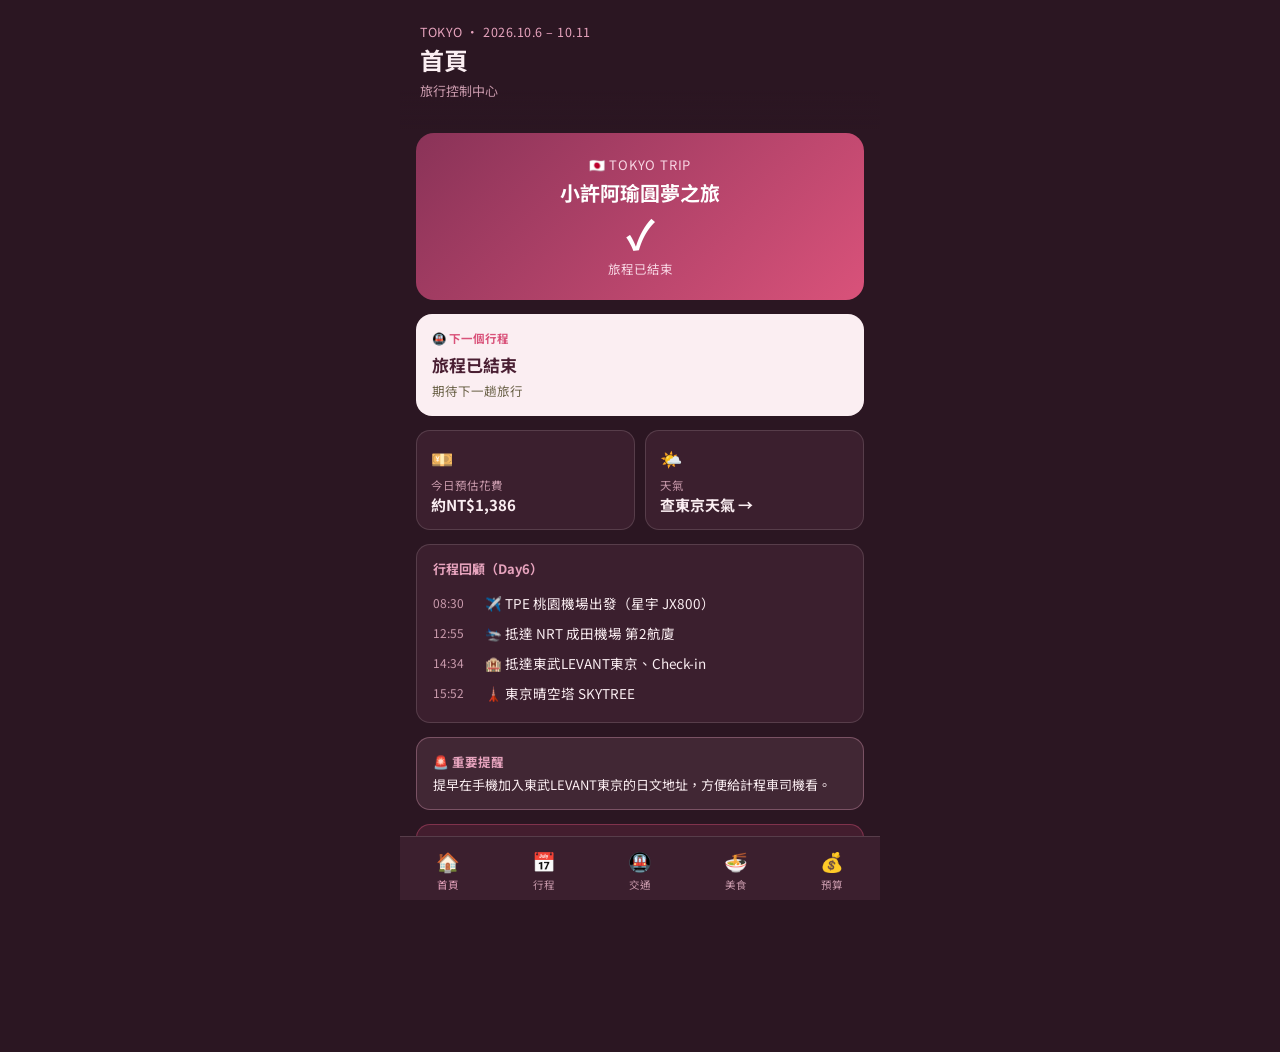
==== index.html @ ac18a9cc "Rename tokyo-trip.html to index.html" ====
<!DOCTYPE html>
<html lang="zh-Hant">
<head>
<meta charset="UTF-8">
<meta name="viewport" content="width=device-width, initial-scale=1, viewport-fit=cover">
<title>小許阿瑜圓夢之旅</title>
<link rel="manifest" href="data:application/manifest+json,%7B%22name%22%3A%22%E5%B0%8F%E8%A8%B1%E9%98%BF%E7%91%9C%E5%9C%93%E5%A4%A2%E4%B9%8B%E6%97%85%22%2C%22short_name%22%3A%22%E5%9C%93%E5%A4%A2%E4%B9%8B%E6%97%85%22%2C%22start_url%22%3A%22.%22%2C%22display%22%3A%22standalone%22%2C%22background_color%22%3A%22%232b1622%22%2C%22theme_color%22%3A%22%232b1622%22%2C%22icons%22%3A%5B%7B%22src%22%3A%22data%3Aimage/png%3Bbase64%2CiVBORw0KGgoAAAANSUhEUgAAAgAAAAIACAIAAAB7GkOtAABIaElEQVR4nO3deXgcx303%2BOruuWcwFwaYwTkAwRsESZC6aFv3YTt25NiWT5GW13md932S19k4b/bN7iaPE%2B/aceK8b5I3xyaxEisWKUuWHJ%2ByZSu2JVOSJUsiARK8QRyDcwZz32dX7x8jwRAJgsBgZvqo7%2BcPPxIFYgpG9%[base64]/9asH33v1H37qxNNr/JVEPrPZNgEoDDfYvkXuNgDUYu0Sv6pV6/7V1k6CVSEeQI0QAKACNdT6K6yz9K9UQwxcAakACocAAMXZfLm/Qg3Vv2rzGXAFRAIoCgIA5Ff3ir%2Bs5tK/Ut1jYBnyAOSFAAB5NK7oL6tL9a9qXAYsQxhA8yEAoHmaUPSX1bH6VzUhA5YhDKA5EADQcM2s%2B1V1r/5VzcyAKiQBNBQCABqi%2BUV/WYOqf1XzM2AZwgDqDgEA9SRj3a9qaPWvkjEDqpAEUC8IAKgD2et%2BVROqf5XsGVCFJIBNwlYQUDuF1H1mLf//jySA2mAzOKiF02xTWvVvWve/yZ%2B1Hgr8dYAqYAoINkCxVUaWiqyQiaCrYUAA64QpIFgXxZZ%2BuFr1l4UYgOvCCADWooq6L%[base64]%2BZ8izJbVTPtXTZwNQSAxuEehs3A9aNtCADN0moPTskdbSW3rWZavZCA4BmAJuF2hbrDgwFNwghAa1D9oXFwdWkMAkA7WBiqK3%2BORfkt3CQWLjN2IAA0AvckNBOuN23AMwDVw60IssBTAQ3ACEDdmKr%2BapldUUs764KpK1B7MAJQK9x4oBAYCqgXRgCqhOoPSoNrUo0QAOrD5p2mrnkVdbW2Xti8MlUNU0BqghsMFA7TQeqCEYBqoPqDWuBaVQsEgDrgjgJ1wRWrCggApcPCS6LOKXU1trm%2BcOkqHwJA0XD/gNrhGlYyBIBy4c4BbcCVrFgIAIXCPQNagutZmRAAioOZ0yuodzJdvS1vBFzYCoQAUBbcIaBtuMIVBQGgILg3gAW4zpUDAaAUuCuAHbjaFQIBoAi4H65F7dPoam9/4%2BCaVwIEgPxwJwCbcOXLDgEgM9wDwDJc//LCbqCywaUPQLCBqKwwApAHqj/ASrgjZIEAkAGudYCr4b5oPgRAs%2BEqXz9tvEKjjZ%2BiOXB3NBkCoKlwfQOsDfdIMyEAmgdXNsB64E5pGgRAk%2BCaBlg/3C/NgQBoBlzNABuFu6YJEAANh%2BsYoDa4dxoNAdBYuIIBNgN3UEMhAEChtPT2pJZ%2BFtASBEADofMCsHm4jxoHAdAouGoB6gV3U4MgABoC1ytAfeGeagQEQP3hSgVoBNxZdYcAqDNcowCNg/[base64]%[base64]/gq6BcnzqxNNyN6HOtPcTqRfu9GUIAAAARiEA3oBOAQA7cL9XIQAAABiFACAE3QEA9uCuJwgAAABmIQDQEQBgFO59BAAAAKNYDwB0AQBYxngFYD0AAACYxXQAMB7%2BCqelpbNa%2Blm0h%2BU6wHQAAACwjN0AYDn2AWAlZqsBuwFQM457yz/whFvji/kV/1HgfvUva/0dAICmYDQANhP4kvRGWZckYhF0lEjbre5uk50Q0m2yD7Z4CCEOnfGQu4sQQiVyd5vfKugJIaIkeQyWN77Jpn8EAG1YT2do%2BWuWO1EC4Vb%2B6%2BZ7VGwOAnRyN0CJOI5IEhEIJ75ZqN16s0EQrIL%2Bnva%2BmWzqtwYOPhMcv5iO/vbADa9E525v69Px/C8iM/0W105n%2BwtLU2ZBd6Nv62hoOlUp3tazezIy%2B2psISuWfnPbLc/MnjuZWJzMxj/dP/xqbHE0EbyUjb2vY/t8PnUiEUQwAAu4FX2g5X9w6k05sVyioo5wh1q7FwuZy9n4XnsbT/jRVKjX4ug0WV%2BJLbj05t321peicwaeL1H6xjfkiLTi5rniX%2BFauMH2LXK3odlWjXrurb1yjnASkQ46fScSwQ927nind8tud%2BdYdG7I3R3MJbKVcqvRIkpStJi16AypUl7HCyZBly2XBJ7X80KFiqIk6Tie57gSrfAc7zZayqKYLOdtepPXZAsXMhzH2fUmjnBnE6EDrZ0VSi%2BmwqOJ0Egy%2BFp88aHeobl8%2BkRiMVEuVpvEc4Qydk1/9eB75W5CfeAtoGW7Wjy3enqemjtn4HU3u7ve1d7/7NLkYiF7q6f3PZ3bX1iansjG39baPejquBAPxcv5YXdXulwYS4QOuDudRsuPFy4OOXydTu%2BPpk/d4e1/LHA6X6n8RteOX0Tn5gvpgij%2BODSx2956OhmufhxPOLqR8XYin2nMz61QCABCCOE5jkqSVdBnxbJNp/9A544P9ex5YSlw/5bhqdi8RdDHS/nlL1v%2BX0LI8j%2Bs08qvX/5nnnBlSgWe4whpNVpb9MbLqUi31WkQhHA%2BcyKxOBIPjSaDkVL%2B9tbemXxyKpesz/8RaqCBDGCq%2Bq8suCZeN%2Bz03uHp/frcOSMv3OLuGnZ4B50%2Bi8E0Ep7ZZvcIPJ8s5bOVcr/NvVTIpMoFgeNcBku0mJUIoZTqBUGUpAqlZp2%2BTMUKFa06Y5FWREotOkOJiiZB5zJalvJpQki31TmbTTgMJpfB/LPQxFemRvstzlfjCxWJGnmhSMVqr27tjhQCQPtWHQEM2j2/6d9XotSmM2yze4L5tIEX0uWijudFSgW%2B2Q9Llj%2B0RW90GyzxUv5MKnRPx45kITuSWBiNh0aSoYlsfPnrV05YaQkCQC28RuvbWru/vzjOceRmV9cBp3fY6fPb3ISQS8nwTkd7TiyFC1lRolSiAsdXL9aNdqFWuvrvUonyHF%2BhYqfFEcyldvoGXpg502a0zBVSRwNnJ7Ixl94ULxfWmCBCAGhctfqvnPDZ1eL5lH/vIe%2BWC/EFs2Ao0gqVJEJIzddlgxh4IVcp63jeyOs8JiuVpNHE4mgiOJJYupSJEkL22dtPp5Y0FgIIAIXrMrcMO3zDzvYDrq62ltaXFy51mG2dFkeylK%2BOmzdT4mtWTQIqUT2v4wihkuSz2H8RDtzh3fKVy68/MX%2Bu%2BmWrThAxlQEsBkB1DocQst3q/qR/716XT5RoKJ/W8YLcrdsYPS%2B0mWwcIafii%2BFC7n3bbhhbvDySDI0mQiOJYFmicjewDhAAinLA6R1Px9NiyW9xDDva9zt8B9ydFp0%2BUsjmxDKVqJ4XREU%2Bfq1Q0aoz5MXyTmfHufjCM6GJ7y5eohLhCSe9dTyAANCsavffwPNdJvun%2B4cHHe3JUr4iUVk6KXWk53kdJ2TKRR3PtxqtVr1hKhUdSYZGEsGRRChPK3I3sHYIACXY62gfdnj3O3w3%2BgZeCY6nK6Wb3N0GQQgXsgWxLHfrNoBKEiGSWdCXJWrVGb42ffrp4PjVX8ZOBjAUADzh7GYrIeQ2T%2B%2BfDb9rPhVJlQrNn9xvGrfRYtebZjLxk4nF0WRoJB5KiyW5G7VhCAC58ITb7/QOO7z7nd5dDm9RrESKmTKlAscbeKGo5l4FIYRKkiSRXU7vRDr81NyFF6Mzy6/bEQSAVjnNtnva%2Bu9q8%2B%2BwexKlHMdptvqv5DKYHQbzYi55Ir5YnSCKlwtyN2oDVJ0Bqqv%2Bek4Ydrbvd/qGHd7t9ra8WI4Usht6k1JFREpteqNNb3g9uvD5Cy%2BQN58OIgA0aKfT%2B1f77nXozYv5FFHeM94mcOhNTqM5UsieiC2MJEMjiVCklJO7UdeHAGgCM6/b7/IOO3zDDu8We2u2XKq%2Bi6l51elfgeNOJoIPT40URbH6Nh0jGcDKSuABq/tdvoFOs2M8FdbwtM/akuVCslwghNzY2vXOjm2JUv71%2BEJ1dihYZOJyhyvYBMMBl3e/w3vA2dFrc6XKhVgxF8jEr/83taLaESyKlfd27rjN43985sw3Fy6w0ztkJQC%2BuO%2BuVqN1KhNltvqvlC4X0%2BUiIWS/03e3dyBTLp6ML4wkg6Px0GwhLXfroOFcelN1fv%2BAq2P5lc3pTEzudslGxwuBTMxhMO91tE/lEicSQafZxsIggIkpILvO8OM7P1md%2BYFVWQR9q8laECsnYwujyeBoIjSVS3KK2bROpbNASpv/8RjMw07fsMN30N3hMVkTxXxSVU%2BDmoBKdKfHf%2BTFr0/lkiwEgPZHAE%2B%2B7UOL%2BazaX1potJxYzmUThJBtLe5Dnl6L2fZHJ3/488iM3O2CTRE4TpSkblPLkLN9v8N70NXpMphjpVy6XMxm1PdKWBPwHF8sZgasLkY2XNF%2BAOh4oc/miBQyPBvv/GxSQazM5RJiJvbO9i0mQXc2GZ7DpJBqiZJk0%2BmfePtHCuVitJhNlQspdPmvZzGXur9j%2B/2d23/31LOaHwRoPwAIIaIkofpviMDzAy3uGz3db0wKJYIjydA0G30izfAYzMMO35CjbTwRFFW%2B1LGZSlQ0Czq92vYFqI3GnwF86x0flbsJqmcSdB6jrSyJo7HFkURwNBm6nJXhLRHVPQaQ6wGAz2gddvj2O70H3Z0ugzlRwkR/7T7w4hNyN6GxmBgBwGZUJ4UIIX1W5w2tXVad8V8nX38kcFrudsEbqntb9Zrtex3tw07fQVenTW%2BMYcKnHjT/LhACANarSCvzuaRI6V57%2Bz1t/ePZWACTQgpAJWmPve2fbnmgUEhHCtlYKRdTw/o%2BUAItB8Bntx8ihFSoqLptPpVM4Pl2k%2B0Pd729RMXR2PxIYml5Ukg5r42yw2e07nW03%2BLquhgJMLK1STN969CH7vrZI3K3ooE0/gzgy/vv2%2BNoL4h4B7QhqicTSJI0mY799qkfNfrjVPQYoNEPALpNLfudvmFn%2B0FXl01vjJdy6RV7mcHmUUp1vDCSDP6vy69peBZIyyOAdqN12NWBG6NxqpNCkkT1PH9fe//FDCaFmuE3/fs%2B5t9LiIQJn8bhed6iM/zt5dflbkhjaTkAtrW0drR44pEZTAE1FMfxRp7/P3fdmq%2BURxILI/HQ6dTSeCa2fPAO1IvPaN1idQ062qbS2NSk4Twm673tfc8uTcndkAbSbAAIHPdSZOYHgdNDTi%2BmgBqtItHqTjL9FteN7m6rxfEHr33nldhCfT/lUyeeVsUsUB3nf6oh2mex77F7qxM%2BdoMplE/nVXUMixqJlBbEst/ilLshjaXZABAlyWt13O3bOpuNq/3ALxWpTgrRTPz%2Bjh0eg2UsFa5OCuH5cG2oJOk54dgtDxQqJUz4NJPA88F8%2BuHpEaLpl0E1GwA8xxWpeDQwesS/n%2BVtDmXB83y/1Xmju6ssiSOxxT869zyqfw28Ruuww7fH0XY5Fa5QEavZm4lSutO39WZX5y/jdR7IKoqW3wJymm02nf5Lg3dZdXq528IoKtEylR6fOzOZTczl67OnkMJngeo1//MbHds/u%2BNQmVK84dN8VJJajZaJTOwPxn4qEE4kEkYAKlM9/z1TKYuSpOf4skTlbhGLeI5v0QufH7wzXS5OZ%2BJ/P/H6pSxGY6tbniXzGMzbbK6b3V3jqTB6/XJZKmS%2BPnuWEFI9IEyrs0CaDYAqm85AJbFIK7iR5FKi4lQmRgjptjpub/MvFjJqPJu%2BCSRCjLzwxd2399ncbqM5UshlKuj4y4PnuJ3OjqXzL8rdkIbTeFnMVEqPBMZ2OnwVKsrdFtYlS/mP%2BYcevel9f7zj7Q907qz5obzSTllZaTNtc%2BiNN7o6fOaWRCk/nYmj%2BstIpHQyFSFE%2B2%2BOaHwEwHNkLLX0WnSmz%2BqKFnN4F0hGEiHVp/H7XL4%2Bq/PbCxdFvBlECCHkoNP3Lt/AkL290%2BKYkWOnVViJUslttDwTvDxX0P4ZgtocAVQfABBCqEQIIf86fcqqM6D6K0SymHcbLU8deuDPBu/YYXPX8B2UOQiouVX3tPe/w%2BPPieXL6UiJirhQZUQliXCk3dzyyPSpK/7TclXREo2PAAghHCFnUuHXYwu9FnsJE0EKwPN8opQnhOxz%2Bm7PJS9lY2yuF7YI%2Bj/acajX6mozWueySZ5H3VeEgZbWo1MjIpFYWMquzRHAStVf4KOB02ZBL1KN/zpVhEpSqJD5SM%2Bex298/%2Bd33SZ3c5rNyAvDjvbt9rYyFRfyKVR/hdBx/EQ6cnTmDKmOBrRO%2BwFQdSETvZSOWvV6Fn6pqlCd6Ahk45lKqcts2%2B/w2nSG9f91pc0Cbag9D3Tu/Lcb7v/S3nuLYgUXpHJQSZKIdDw8k6esbB6jwQC4eqqu2rn6l%2BmRXmeH22jBLac0Fp3hb4ff/c1bHrjT45e7LY1S7eLrOH7A6jro6iiIFcz4K40kSb1W1%2BNz56/1Bdp7DKDBlcCr/pIEjuMJf8DpfV/ndp9Ja79FzZjOJX4cnHw9vihx6xqAK2RV8Dq7/x6D%2BdjNHzDyQqKUxztpikIlyaLT97q7/%2Bnc88dmzvAcudZsscaWg2lwBLAqUZLKkvjL%2BMLz4YDbYKEUC4OV6ICr838e%2BDWXwaS9UdpBZ8f7OrYv5JIT6Wi8lEf1V5pUqfjffvmt7y2Mc%2BSa1V97WBkBrPTULR/0GK3TmRgzv2XVoBI1C4Z4KT%2BWDL0SXziVXLruX9nQIKDl/Xev58vS3/7p%2Br/nOrv/f7f/vkGHD/sSKlB1t%2BDZXOpPzh%2B/7hdrbATAVgBwHJEk4tKbfqNj%2B/1dO%2BKlfDMbBuvEE85vcz2/NPn58y9W/5WuuWRs7QxYZ9G/lrXD4LrV32u0frBr5xars9/qihVzOMVFaahEfWa70%2Bb%2B%2BPFjM/nrr/zSWABobR3A2t3/6rxCvFw4Hp0ddLR1WxypUh7nhSkNJdLlVPQGV9c3b3ngv478KFis5ZbbZN2/%2BvtsaFiwvLPbLe6uj/ftn0yFk%2BUCqr8COfTmU/Hgl375rUylVN34c%2B2v19iucFobAWzoMf1fD93jt7lieBynSFSS9LzwfHj6tdjCmXRk7SNlVg4C6lX6V7UyBq7b/f%2BboXt3OdsXckkRRxIpD5WoUdDP51PPhQM/Dk2u/y9qKQCY7pL828xpm85oxAhAkXiOoxJ9qH/4d7feSAjh1rEzV8v7725o9V/nR3CEdJps7/YNmATdbDYuvbnoAZSDShIhXL%2Bt9XPnjm%2Bo%2BmuM1qaANmQ8E3tq9uygvc0q6DA8VyCJkPFkeKfDe2eb/7lwYI2vbHTdX/3jVhsBVKcR3t%2B542Nbb5yMLVRwEIUiCRy/zdH%2B6OTJ6lIM7b11tk5MTwFVPdC54/f23rMQX0yVi%2BipKZBIaaSUH0kEv7t4qUSp9NapoKe%2B8NdyNazqQ3/82Sv%2BxKk3Pn3bkfOxRQEbPCiSSCkl0iux%2BZ8uTa/nwe8VMAWkHRwh31y4ePj4sVS5qMOhMYok8Hy/1fnpgYNtBqvSqv/Vbbivvf/T/cPjiSD6EgpEJUnH8buc3lS59EjgdA3VX2M0VfJq6P5Xy8l0Lnk2Hc6J5V6ri7CxCZS6ZCrFSCH7yE33P9gzuPyHSqj%2BVU994a%2BXy/27vVtva%2BvDvL8y8RzXZrL92bnj/8eZn5JaD3zR0oYQmpoC2vwv5nDvnv%2B05eBkOlqX9kB9UYkSwv3e6Wcf%2BdMvy92W1XX89HS0mFvKp/FISWkopV6LPVLIBLLJf5g6ES7mNvPdNDMLhAB4C7/F8b6ObXvtXkokHe5hhaGS5DO35N99s9wNWcuGlgtA03Sa7SPxxf/r7HN1%2BW6aCQDUuLcI5JJ/O/F6rJzf5fS2Gq1yNweupPDqT5r%2BPhJcF5UoIeSHi%2BM/CI7L3RbFwQjgLaqrjew6w5Cj/SZn56CjjWAyVzFUVFsxDlAIm87YarIYed3dxx8tinU7EFAzIwAEwDV1m%2B1PvO3D5UopXMjgDVHZqaj6VyEDZEclGi7mvhccn8wkQsVsHd/310wAML0QbA08x83lU/cff8xvcRzpHXTojbW%2BMgAAzabnhV6rkyPc9y689HJ0vvqHeLvvatoZATTu3axP%2Bfd9oHtXi94UyMSwsFMWquv%2BV2EQIItqoT86M3YxHQ0Wsw36FG0MAhAA69JqMN3s6vqEf2%2BmUsJcUJOptPpXIQOarNviLNLKVDr6u6f/o6EfhABQlkavzrDrjF8cvL3H4mwxGMP5TE4sN/TjoErV1b8KGdA0dr3ppcjMv0yPpislsmJT7kbQRgDgGcC6cISkKsXPnHrWZ7QOWN0f7NreojNisQ%2BAEug4vtvqLIjliVT05%2BGZavUnjaz%2BmoERQC3%2BN//Qkb5hUaKxYi775tUGdaeB7n8VBgGNQyVKJfLU/PnxTHQ617y9fTACYNcjgbGfhKb3u7x77d6tNrcoUTwYUJG299x4rf8U/sFrzWwJbIaR13lMVkmSLqdj/7E0JXdzVAkjgE3xGMzfueOhXD4TKWYKYqX5DdCwunf/16j7V6t7EmAQUF8ipclK8Xhk9mxqaSKbIA2e8b8aRgCsEwgXKeU/%2BYtvDNnbhuztQ05vvJjDCcMKtKHSv/KvYECgQAZe8BitNovji6effSY4sfznmPGvAUYAdfMnu269t2PbdDpaonVbcc6sOnb/a6j%2BK9UxAzAI2CSRUqveMJ1NjKWWRhOh8%2BkoTzgqU%2BXHCADe4tjMmXOpyLDDu9/doeOEaDGbx6uicttk9a9%2BB4wDlEDH8R1WO0fIx1/9zvIfylX9NUMjIwDZu/8r9Vkc%2Bx3egy5fl9lOJQnPhzeqXt3/zVf/ZfXKAAwCNkrP8W1mG0%2B404ngaDJ0IRV9PbHIcUQJ2zpoYBCAEUD9TeeS07nkuXT0q%2B/4aDabCBcymBRqvjpWf4JxgExESjNi8d/nL1xIRy9kfnVMkxKqvzZgKVNDCIS7lIn%2Bpxef%2BJfJEzPZpM/c0m1xmgW93O1iRX2rf%2BO%2BJ1yLjuN95pZdrd2vxYPfWby0svpDHWEKqBn6LI4DTu%2BgvX2X3ZMtl7CEeA2bn/9paKXe/DgAs0BrqL7hw3PcWCI4kgidSobGUmG5G3VNmAKCdalOCn1r4dI3b3mgzWYLFdKYFGqQRvfTMRfUIFSSBI5byKd%2BEBwfiYfQ5W8OBECTVN9X%2B9y55wdb2pbfFMLyMQBCiI7jPWar3db6hReOVVd1QXMgAJqk%2Br7auVTkXCry1Pz5fotj2Onb7/AOuztNgi5ayGJ70c1rzjQ9BgH1oueFNqOV57gzieB/hCbPpMMT2YRAOBEvdzYLngHIrNtsH3Z6h%2Bxte52%2BVCnP%2BELiTT4AaNpz2k0GAOOPAd7Yw4dIp%2BLB0URoJBm8kFblhA%2BeAcBmzeVTc/nU9xfHvzR4563tfTPZOCaFQKsopSadfiIT/87CxZFk8HImLneLWIcAUIqHp0ZejS8MO7wH3J1GQRcpYCHxxjTzNU3MAtVAzwttZrtFZ/jEa9/DCl6FQAAoxWQuMZlLfHvhYo%2B5pfp44KC706ozRotZHDkA6mXghTaTTSLS6Xjwh4uXz6UilEg8x%2BGIdiVAACjObD49m09/b3HcZ7INO7wHnL4D7g6n3hwr5dLlotytA1gXk6DzGG0VSRyNL3534dIVEz6o/gqBAFCuYCHzTCHzTGiizWgZdnj3O303uDpaTdZ4MZ8qF%2BRuHcAqzILeY7IWxcrJ2OJTc%2BdHE8GpXFLuRsE1IQBUIFzMPbs09ezSlEtvGnZ6hx2%2Bg%2B4On9meKOUTpbzcrQMgVp2h1WjNVoonogujM2dGksHZfFruRsH1IQDUJF4u/Cwc%2BFk4YNcZhh2%2B/U7vAZevx%2BpKlQqxUk7u1gFzWnRGt9GSLBdOxBZGEsGRZGixoPo3I5mCAFClVKX08%2BjMz6MzFkE37PDtd3mH7b5%2BuztbLkWLWYkQkVI9L%2BBdC2gEu97kMpqjhezr8TfqfriI/ocqIQDULSdWXorNvRSbM/D8fofvgNO73%2BHbZveIEj2bCA06fVSi4WK2jK2HoCYc4URJ5DmeEOI0mJ0GczCfejk6O5IIjiRCcTyLUjkEgEaUKH01vvBqfIHnuBucHU698dmlqR02936X76DDu9fZwXFcpJApUpEQQiVavaUBViVwnMdoMwq688klA8/vdPkmkqGfh6dH46GRZDCF95K1AltBMGHA6hx2%2BoYdvmF3h4HXLeSSVp3BaXjLq6WyHF5W/VBKKc/zFSq6PnjfZr4btoKoWfUXoeN4j8mm5/mziaXRZHAkHjyVWhqwurZYnS9F57Bd1RWwFQSow0Q2MZFNfHP%2BQp/F8fbW7nip8MPQxL3t/cMO70F3p8dkTRTz8VLeb3VlK288RSANi4Q3ir5E9byOELqlpTVSyIYLmaHW7sW6f5hSvfl/gmyhSwixCPpWk7VMxel0bG9rV65cPJ0IPrs0ORoPnklHlr9%2BIhufyGLPBm3CCIB1Lr1pv9N7q6cnXiw8E5q4q71v2OHdbm8riOWlQqbT4pAICRcyhUq5y%2BpIl4vZSqlCxRa9qbpThUhp9XwbSiWB56Q3N3aX3lzsw3OcSGmryZos5ctU9JhsRbGi53mfvW0ytvBSZO71xKJDb/hZODBgdU5kE0994a9r/llUMQLgn35pMZ/Z7%2B2bji/qeCFdKgg837gkWP7OLoO51WidTEedBrNNb8xUiidjCyPJ4PHIrFtvepd3y3PhwIVMrBFt0CoNjAAQAPAGHcdXJEoI4Qm33%2Bl9R2tPrJz/4eLEvd6%2Bm1ydVsHw1ML5Q66ug%2B7OVqP16fmLQ872LouDStLlVGSHo03P60Zic7scXpPeOBKZ7be5nEbrmfi8z2yPF3MvRGducXX1WF2Pz4wdcnc%2BPHVql7312wuXrphVEDjuif/3rzbzUzQhAzY5//OhP/5st8m%2B39meqhQ/0Tu009mRLuWXCmm3wRIpZiVCXAZLplKsxmRJFAWe5zmuLIoCz3OEVN5M3OXoteoM6XKBEM4s6L3mloVckhDSarRa9YZLyaU%2Bm1vHCzOZ%2BMlE8MXorFtveo9v63%2BEp0biocWi6uuXvBAASoEAaDSH3pgsFwkhHSZbu8F6KhWy6QwHnN5tVve/Bk4NO3y3uDv/LXC6w2S7u73/%2B4uXCrTybt/AiXjoUibaYbItFjI6wnWaW2byqeXvyZFVXlPdzAiAqCQAVv7ru9oHRpPBj3TvTovF7dbWvS7f9%2Bcvuo3md3cPvhy8fKhjW6aQOZcI3tTmL1TKF1KhAZvHKOimMzEjr%2Bu0OKLF7MuR2QGrc6%2B78/nQ5PHIzC6752Z394%2BDl1%2BIzLoMpvf4tv5kaXo0EcxR7DJbZwgApUAANMHKes1zhG5kjcHy363%2BxVVLf9UmA4Ao/kzg5QDgCOEIt3Kthk1nIETKVMqEkHaDZamU%2B2jX7l/GF6ZyiQc6d1zKxk8nl97j25oqF1%2BIzt7u6bXrjS9H5yKlfLvRYtcbq5vtCBwnYqedpkAAKAUCQEsUmwF1rP5rqx4guhyTa%2BTl1Tb0xbAZGggAvAwOGtSIzfqbeQBAdViwXMc3VNBR/WH9EACgLDypz8sw9a3XOP4FNEkjAaCBsRhUX4McsLr%2B/H98uS7fsF5Vu17f58Prm/8BVdBGzcFCMJAZRwjHESqRLRaXgRf%2Bat99S/XbUTL8g9c2%2BTygjn3/Gib0ARpKIyMAUKPqXA/HEYtgGLC6/ue%2Be/9wx6FcpVQWxTpulrCZCl7H6v/qv33jd7YcJKj%2BoCQYAYAMOMJJROIJ12d1fuXge3OVUqyUlySpIopJqcDzdV4TW63jGxoK1H3Sf3uLe1drt4EX4qXCVDZxNh2O4DAfkJtGXgMleBNUVXjCdZlt/3zwvdPpmNfcEivmCCHVda0rtbz/7kZ8%2BhpJ0KCHvelv/3R52zuvxe4y25%2BYPHkiuXg2GUlVcM6zKuEZAMDGVNcoDdrbvjB4x1wuWRJFPS8ky4WrS39DyfJKzxtb/XBcKJ8OFzLv8PR8dODgo5dfPRkPnk2H8yKW6YIM8AwAmkHgOEKIQ2cy8MKHu3bxHGfkdbFSbu3Sr8Btk2uw8qfgOa6aBJlK6VJs/q62vr%2B58f5P9u6Vr3XANIwAoBlsOkOyXPzTXe9o0RvbTS2hQlrX3F6/0qyMgY/4h7JiKVoq/CB4We52AVvwDACa4W%2BG7rXpDZ0W%2B3w2udEJnwY9CWiO9QxieI6rULqztfvvzr0QL%2BefXZpqQsNgk7TxDIDpXhg0gd9if69v6153hyRJC7lUDdP96p0IWmfLqwcnTMYX3%2Bnb8rmhe25ydTS4XQBv0M4IgGAQoDwf6d71mcE7Z%2BOL%2BU2fJqi6cUANuUUlyaYzxEu5S5n46/HFF6KzWDWmTNro/hM8A4AGudnV6TSYjvj3jUdmRJxBvz48x%2BXEslVnvKu9v8/ieCE6i%2BoPDYURANTfrpbWh2%2B4fzwVNgq6Qv1ecFTRIGDz01Y9VuerkTk9z3/hwkupSrF6gHBd2gabp5kRAPplUE97WjwP9Q59ondoqZChEq1j9SfqeRhQl3bOZhNtRssNrd0f7t5N6rdJKsBKGAFAHVTP%2BdJx/J/suvVtnt7FfKpExQZ9lsLHAXVPqQ6zfTabmMjG/uLSK/X9zlAzjAAAfqV6PORHuncd8vQGsvHGVX%2Bi7HFAI9q2mE/xHHePb%2BtdbX5CMBCAesIIAOrgMwM37Grx%2BK2uUCHdtA9V1FCg0bGk5wWR0n%2BcPJGulM6lIw39LLgujACUSDO/FbWoTkwfcnf9Wsd2k6BrZvUnShoKNKElZSpadYb/uvXGLw3d3WW2ETwVkI%2BW6oymAgCazG9x7GppfbBnKCHTzsZKyICmtSFdKRbFssBxh3uGyJvnBgNsBtYBwIZVVye59KYv7rmDSpJFZ5ArAMib9VeW6aDmxw/P8UuFzHs6d4gSzYrlf5w82eQGgMYgAGDDqj3PI7173EbrXIMf%2Ba5Tk2NA3pHH5XRkh611l6tjMZ/%2BzuI4TziMBqA2mnoITPAcuCkO9%2BxxGIwf6Rm6rMinkQ2NASVMOhFCqCQJHO80mH575JlkuZjb9E4bsH5aegaAAICNua%2B9/3N77rqQWBQ4XsndzrrHgEJK/0oOvSmYT%2B9yej9z8odnFRnGmoQAUDRkQONstbo%2Bv/s2UZJKVHzjiCvF22QSKLDur1ShYpvJdi4Z%2BtPzL5Ul%2BefiNE9L1Z/gGQBsyIO9e2x6Y7SYU0v1JysquENvou99%2B4b%2BivLpeCFeyt/s8R/xJ786fUru5oDKIABgXYYdvm029x3t/VOZmNxtqQWVpFaj9e//v3/%2B5sKFVb%2BgVW/%2B4p7bdYTnVXhU2Uw2/tGeobPJ8C/jC3K3BdREfdc6NN/Hugf/7tAH39e5XaXVnxAicNx8LvlidPZaX7DT3rrHu1WN1b8qXMx8um//n%2B2%2B4962frnbAqqh1ssdmuYmZ8dh/95L4UBeLMndltpVKLXo9OlK6VqTVy9F556ZGlXR1NYVimJF4PmdjrYPdO30Gq1yNwfUQYMBoLGnNPJq1ZsP%2B4fSlSIhRO2HumQrJbfBtOqu%2BtWqf6e3r7ktqjOJkEQp77c5j/QOyd0WbdJebVH3LQ2Ndti/Z3uLJ1dRcd%2B/SuD5vtaeHbbWVf8rxxGX3pStlMqi6l%2BkCebTv9a5/QOdO%2BRuCKgAAgBWt93qvqet7ze6di/kU3K3pQ54wv1H4NRPwtOr/lcqkSKtTKbjNr2xue1qiEAm9gn/vu1Wt9wNAaVDAMAq3u0b%2BOptD37Cvzeg2qe%2BV%2BLIvR3b2oyW1f8jR3JiJVjMZstFDZy8KBFCifRbW4b/cPstww6v3M0B5dLma6CJfAbLwWq2zeY60js0EQ6UxIqg2rdirmDTGf/i/PFwMbfqf63WfCPP99hc87lkU1vWGIlS3mOwDDl9Dr35bDqihP2a1E57DwAIRgBwBZ4jh3uGLDqDKFHNVH8qSUZe6LU4eMKtsY3%2BtxYuzmTiVKLNbFvjUCLN55I3tnYd6dkjd1tAoTRyh0O9HO4ZenubP3aNnrJK8RzH8/ypRIgSaY2NM7fZXLvaetX%2BstMVZrOJj/YO3enxy90QUCJNXeuwSW9v7X7Qv3cmG5e7IXVm15v%2BbWr0xejc2l/27YVL35o86TO3NKdVTRMqpB/s3dNrtsvdEFAczQaAJifsGoTnCCGkw2Q70jMULWblbk6dUUniOa7Pep35n6oXorMLuaRmZoGqSlT0mlsO92IiqHZarSeaDQBYP07iCCGHewZ7rM6CWJG7OXXGc5yBF55bml57/qdqq9W9s82vsVkgQki4kLnbN/CR7l2E4Chh%2BBVtvgUEG/IH2w8ZBf5u78BEOip3W%2BpPpLRMaaJcXM8XPz539oDT23qNt0VVLZCJP9S3/3RyKV0uzRXScjcHFEFrPZ2VtDpqq6/7fdve3bmt12TXZPUnhJh0%2BhKtXHfyp6rP4jjUtVMDSwFWlSoVPrv1pidufRCLAzZEw5VEywEA1zVo9zzUt286HVPvLpjX1Wq0fPniy5ey61rRNp1LfvXii1vtnka3ShY5scwRbjEdfrB3T4tgkLs5ID/N3vZwXSZed6RniBCi4SPFKaUFsVKgGzgy96vTp0e0u6u%2BwPPpcnGv03fYj2fCgABg2JHeoYOtXclyQe6GNJBeEASOEzbyUHebzX1jx3atzgJVzeWSH%2BwevK8dJwewTuMBoOHJu026q63vw72Ds9mE3A1prHZTy5cv/uJ0cmn9f2U8E3vs4stbWlbfN1QzFnLJh/z7BqxOuRuidNquIRoPAFiV3%2BI40rsnmNf4qyBUotlKKb/xF1v/cerkuWRQ24OAikRtesORniG8FcoyBACLDvfs8RitZa1vECZwvEWn12/8pf7dds9%2B37ZGNElRosXcre19R7BAjGHaDwBtj%2BBq8LHu3Xf5toQ1t%2BL3aj6z/a8uvlLDOennUpGnxl/z21yNaJWiBLLxj/v3vt3dLXdDFErz1UP7AQAr3eTqOOzfF8hobbefq4mUpsqFnLiB939W%2BvvJ1y6nItqeBaqKFXOHe/f4cIwwkxAADGk1mI70vHHAr%2BYJPO82WAy1rm8YsrcP%2BQbq2yRlKogVv811GMcIM4mJAND8OG6dDvcMbbNr4YDf9ei3ub86NfJ8ZKa2vz6aDH1fizuDrqp6jPD7cYzwW7FQN5gIACCE/HrH1vu7d2rjgN/rMvK650KTj8%2Bd3cw3OTY7tpBLGnkm9ssKZGIP%2BfftdbTL3RBoKgQAE3a3eB7y75vNJORuSJPkxXKP2a7jeGETe1/O5zPHo7OitraGvhaJkIokHukZsumwRQRDWAkAFkZz12LkhcO9e3iO1/CWD1fos7lHkqGKRMXN/ciDLR4vG7NAhJBUubjP1YHzI6sYqRisBADLDvfuubG1O1HKy92QJvEYrS9HAl%2BZGtn8t3p4enSpkNFp7niAa5nLJT7Ygy0iGMLKlU2YifQr3Onxf7R3SPNbPiyjkpQqF/5h4kSlHlM3k9nEw1MjPSztl7CQS37Cv3fAqv01EGtgp1YwFAAM6jXbj/iHQlrf8uEKfU7f9hZ3vb7b8cjMmUSwQpl4EkAIqUi0RW88jIkgNiAAtOxI71CbyVbS%2BpYPKzkN5pcXx08mgvX6hgNW53Brj0EQ6vUNlS9azN3W3ocMYAFbAcDOyI4Q8tGu3Xf5toQLDP3IHCF6Xjg6O5ap1LgA%2BGoT2cSfnzvO1CwQISSQjT/o33uotUvuhsiAqSrBVgCw40ZX55E%2BJrZ8WEng%2BGeD46eT4fp%2B26eD49%2BYOaPJg4LXkCjlP9Gzp93A1k/NGuYCgIV49xjMR3oGM2xs%2BbCSTW8cdvpMvK6OWxxzhCOEFCrleDHPwtZAy/Ji2W9zH/GztUUEC/VhJeYCgAW3uLsOtPely8wFgJHXfWVqpEArdazTEpEIIXpe6LO5eY6tzfOD%2BfR7O3c81LtX7oZAoyAANOhiJjaTqvM0iPL5ba6j06dejS824pv/a%2BDUDxcuek2sLAqropI0k40TIpE3R0KgMSwGgLZHeVZB/%2Bm%2B/SZBz1R3td1k%2B1lo8on5c437iKOzZ2azCZPAxNZAVTzHOQ3m6jo4iYFl5NquDKtiMQC07XDP0H5XJzvrfgkhPOGWCpn/dfnVhn7KYiFzbHasnbFBQLSY%2B7h/77u9TOyMzSBGA0CrUX9PW/%2BHegfncgm5G9JUZSq26I2EEKHBg54Xo3PPLo43%2BlOUZi6XeKhv73Zb3dbWKZNWa8LaGA0ATeq3OB/yDy3mknI3pNnaTLbpTDwvVsRGvqXDEeLQGW9r79PzDC0KI4SIkmTk9Ud697CzJxI72P2Nai/wj/QO2Q3mMhvbFy8TOD4vlr8yPdrQ6k8IkQhJVop/M/5Ku8nW0A9SoHgpd8jjf7B3UO6GNIr2qsE6sRsAGnO4e8/t7X1RBo56v0K3xfG16dPjmVhzPu4nS9NPzp7tsTib83HKMZONf7x3762eHrkbAvXEdABoJvbvbus73L8vkGVr3S8hpMvi%2BNbc%2BR8tTTTzQ4/OjI3E5%2B16UzM/VAkiheyRnj1dZq0NgDRTB2rAdABoQPVxpIEXMuUiZWzyxyzoT8cXHw2cbvLn5sXKozNneI7jGXs1vkgrW1o8/6X/gNwNgbphPQDUHv7VaW9KJJOg41l6RkclKVspBovZtFhqfiE%2Bkwo/PHWy%2BuoRO6gkzeUSF1NNmm1rDrVXgE1iqGRo1bDD9zsDNzK16ychhOe4bouz1WAmhDT5qEuOcBwhPSa7UdAxtTsQz3FGXneTu6P6fztoAAJA3V0Ah854xL%2BnINZz9xtVMAv6y%2Bno31x%2BrfkfLRFJIuRsaokQwtRya0JIXixvs7dp5qgAVd/7dYEAULfDvUODDi%2BDG386DebHZs8syffW00ux%2BUenT/ttzB2duJhP3d%2B989c7tsrdEKgDBAAhqu0I3O/b9oHuXfPsrfzyW12PTZ9%2BOTYvbzOenD/3k%2BAEg8sCZjOJh/z7d9s9cjdkU1R619cXAkCVeI4YeOE%2B70CowNZ5v4SQVqP150tTx%2BbOyN0QQgg5NjMWzKcMjK0NpkTiOe73Bm5i7QfXHgTAG9TVHaASKVHxXDrM2ia9eo5PlfJHZxRR/Qkhs/n0sZkzrO0QRwiJFDLZSrlERV6dF6C67vfGQQCo1Z1t/g90786LdTv8VhU6LI6vBcamlLTb3fORmW/MjPUydmiwgde1m6xd5hbK2usH2oIA%2BBUVdQr8ZvuR3qFgPiV3Q5rKrjc9Hjj9k/CU3A250tHZsZcjsy6Wjs%2BlRLLpDZ/275e7IbVQ0Z3eaAgAVTrsH2oz2UpUlLshzUMlqSiWO0w2QojSph1KlP44NJEqF5haFhAt5m5t7zvSw9ahwRqDAHgLVXQNHvIPvbtrF4Mrv3xm%2B6VMnBCiwGmHHbbWAUc7a8sCAtn4g/6h2z29cjdkA1RxjzcNAkB9ZnLpi/EF1nb%2B6TTbvzt/4clGHvq4GU/Nn39laYq1zSEIIXmxfHdbn47jWdsZSRsQAFdSfgdhyO7xme1M7fxj1RkupcLHFPPyz9VSldKxmTMGXsdaFSxR8WImWpFokzfkqI3y7%2B4mY6iIrJ%2BSr5L3d27/je7dIcbmf2w6w9HZs7Gyog86Hk2GHp0e9Wv96MQrZCulj/UOHXT65G7I9Sn5vpYLAkBNuk0t/23wzkCGrX3//TbX0enTr8UX5G7I9f37wsUfLVzyMrYsIFcpPeTf69Zjhzj1QQCsTpmdhblC%2BsWFS6LE0Ms/bSbbz4KTTyh16v9qR2fPzGYTJkEnd0OaJ1Uq7HH6Wo0mJS9LVOYdLTsEgJr8mm/gbW1%2Bdmb/DbwQLmSOzozJ3ZANWCxkjs2OtRqtcjekeXiejxQyqXJJUsNjAFiJlVJSA6V1GXbbPZ/w75vKROVuSPN4zS1HA2Mzalvv9mJ07uuB071WhjYK1fPC7229yazUrYGUdi8rBwJgLQq5bjhCOELuaev3GK0iM0uNeqzOJwJjz0UCcjekFkdnx34RDriZWRscL%2BVvaO36zNYb5W7IKhRyFysTAkAFJEIkQi5lohH5tr9vMqfB/Fp07tisct/7XBuVyNHZsbxYFtiYr6OSFMjEqk8%2BWFsNp2pMXJ2boZDug9/i%2BGj3YIWNvR94wlGJHps5U1TzzzueiX8tcKrb4pC7Ic3Ac1yL3lQdnSpqPwyF3L%2BKhQC4PiVcQ5/s3es2WhjZ/KfH5vxa4NS5dETuhmzWj0KT35o728VGBmQrpTva%2Bz/Rq6CtgZRw5yocAkDpeI50mVvu9g2E8kyc/dJptn9v7sL3Fy/L3ZD6ODpz9mwiaNMxsUVEIBv/re233OrpkbshsF4IgHWRsStBJbJYSJ9PhnS89n9ZFp1hPBU5Nqum9z7XlqoUj86cZWRZgEjp%2Beh8IKuIM0rR/V8P7deUepHxevrDbYf8VpeCJlYbpkVnPDo7Fi0V5G5IPY0kg1%2BbPtXHwBYRAs9vsbfud3jlbgiq/3ohABSN5ziv0frOzu2z2YTcbWk4v811LHDq1fii3A2pv39fuPCjxXEWtogIZOL/ffC2G10dcjcE1gUBsAHN71ZQSQoVs2PxRb1Sl9jUS5vJ%2BrPg5ONzqtnyYaOOzYzN5RJGXuNzQSKlF2KL0zk5Z4HQ/V8/BMDGNP/a%2BuzWm3Y62lWx127N9LwQKWTV%2B9b/eiwUMsdmznhMGt8iQuD5LXbPsHyzQKj%2BG4IA2LCmXWE8x3kM5vd27QhkYs35RLn4zC1HZ84EZO02NsEL0dnHZ8Y0v0VEIBP/3OAdQ/a25n80qv9GIQCUi0pSpJQ/FVvQ9vxPj9X55MzZn4Wn5W5IMxwNjL0cCWj7%2BPgyFc8nlgI5le3gxCYEQC2a1tH4nS0H9rk6tbr/T4VSp8F8Ijqvrv0%2BN0Mk0qOBM0WxLHC8olbM1pGO5wfsrfudzZ4FQve/BgiAGjX6auM5zqU33d%2B1S6vbf9r1pjIVbTrD1%2BfOFmhF7uY0z3g29rWZ0wNOL0ckrW6aM5tN/OngHdtszZvsQvWvjcbfSWioRD7jNNsa9M2pJMXLhZOxhS5zS0Vz579zhOh5/ksXf7FUypao1n6663omOGEXjC6D8eP%2BfZfVv%2BPF1Ypi%2BXIqPNOsteuo/jXDCEC57mvvv7Vntyb3//Hb3I9On5orpMtUm9Mg1/WN%2BXP/NDXy7blzHWa73G2pPx0vbGnx3OrulrshcB0IgE1paNfjTCp8KazK3fDX5jW1/Ghh/N8XLhJCmD1Dqjr5c3Rm7HI6YhH0Mrem3iSJRovZNpOFENLocyLR/d8MBMBmNe76%2B6R/r8/corHd1U2CbjabOKqh3X5qU829SCl/dOaM3WCSuTX1xnG8WdAXRJE0OONR/TcJAVAHjbgKb2/t/bX%2B4QXNvUvnNlqPzp5ZLOC%2BfcOr8YWj06f9mlscEClm//PADfe29TfuI1D9Nw8BUB91vxZPp5bOh6Y4bc2Q9FpdXw%2Bcfik6K3dDlOXxubPPhSY92jpHnko0Uy5adHpCGjIHhOpfFwgAhfrs1pu22ds4rRwoaBJ0/Tb3y5EAJn9WdWx2LFbKGXiBauWdKJ7jjYKu2n/RVC9GWzRSX5Sgvl2SiWx8KhPVxlohl8E8mYn//fgvj82c0cQPVH/TudSTc%2Bf6WjwGQafTSupHC9kPd%2B8yC7q6P8dC979esA6gnuq1MsChM97V3mcU9LlKafPfTV484SoSfWz2zPm0Nle01csPgxPPhwN7He1f3HN3IBuXuzl1oOeF08lgXqzzKj9U/zrSSF9DOTZ/dXIcSVaKJVFMlfJ1aZK8emzOr02fQvVfj5xYeSW28O9z57RxjHBeLP/61psO1HVPCFT/%2BkIA1N8mr9Hqe9Mc4Uzqfz2802z/3vyFp4MaOeC3OY7NjJ1NBFvUf4wwR6Sl%2BOJIIlSvb4jqX3cIgIbYzJVanfc/mw6r%2BhBgAy%2B0Ga3j6cixgJZ3%2BW%2BEVKV0dOaMUdBxhFA17wIiStJCLiURUpdHAKj%2BjaDiEqNwm7leh%2BztH9x%2BS65SrmN7msks6NPlwnfmLzw%2Bey5a1sJEVpONJEPfmD2zzdnRolfxGjE9L3RZ7DtbWjf/5B/Vv0HwELiBan4mPJZaGpm7YNbpGvMKdcO5DOa/vfzqy7F5uRuiYo/Nnv1hcOLtrd2/v%2BNt0%2Bo8EahCqZ4XnPrNzmWh%2BjcORgBK9DsDB4fb/bw6Xwf0W12PzZxG9d%2B8eLnwdPDyT0MTbaZGbTrbUALPE0IEFBkFw%2B%2BmsWrrvMzn0pOJkOoWAYiU%2Bswtx8PTx2Yw7183x2bGIoWMgRfU%2BDwgUym9v2uHjuP5Woey6P43FAKg4Wq4giey8VaTVVJVALQaLelKcTIde3LunJrarXiBXOrRmbE%2BdxfP8YLadgZs0RmnssmKRGvb9hvVv9HwDKAZNvowQM/zlFJBJW8BUUnS8XxRrPz5xZeXSjm5m6NBz4UD//eJp1sN5v99%2By2T6llRQSUpVEhfqvVIO1T/JlBHidGAdV7NHEd0hHt/5w61nAPDEcJz3NbWnq8FTi%2BVcirroKrH8cjMtxcufiMw1m1xiCrZL4jnOI/R%2Bk7vlhr%2BLqp/cyAAmmc917QkkQqRJjMJq87QhCZt3kCL57mlwBdP/fgHwcsE23412NHZsXAhW5GoVw2PhakkhfLp6kZAG3oGgOrfNJgCaqp1zgVN5RJLhQyVqJJfBBKp1GV1fHfuHDb4bJpMpfyZ0R9nxOJfDN7daWnJKn6rKKfBPJ1MEkKIxK2ze4Dq30zKrS9add3rmyPkcjbRZrIp%2BRlwq9FCCRUl8She%2BGmuZLlQovSx2TM2nZEnHK/glSI8xzkN5slMghBCUf0VCSMAGaw9DpAIiRRzLSarkFfocWBGXhfKp//o7PM6jsdT3yYTiUQIeT2x%2BM25s52mllvb%2BxZySbkbtToq0WAhPZ1LrPPrUf2bDwEgj7UzoEAr56PzCnwLiCNElKQ2k/Wfz5%2BIlPKqeytRSx4JnCaEfDyX/M3%2B4alMTIFnR0sScRssk9kER7jrngyM6i8LxZUYdiTymVUv%2BurjskgpL1KqnLVg1Zb0WF0L%2BfTTCxePR2YJIaJimseg6uTP12fP/DI6229zt2x6x4W6E3jeYbTESvm1q/%2B1bgRoAowAZHb1UECSOEKkmVxyt6MtXMjK1bAr8By33dnxyOVX/zVwilPwvDM7lmfV/3lq5PvB8fvatgy7OsKFjHIGjhwhZ2IL5TUXMKP0y0sp1wrLrrgHqt2lqVyi1WxXyLi%2Bz%2BY6n4p%2BbeL1x%2BfOEkI4Dh1/BQnkki9H5x%2BfO%2Bex2CVCbMo4SIBKUoXSUDFLrr0dNKq/7BAAinD1nXAqufTtwJhZ0Ms7C2QR9F5Ty9l46C/HX354eiQnVgghtS3rh4a6lIkefvnJ/zH%2Bip7nBY6TfeMgnuN2eXrmCylCVn//E9VfCRAASnHF/bBYyJxMBLutDrkGASKlVp1hsZj554nXHw6MytIG2JBAPnUpE3ty9pzPbLfrTTIOHqkkUYk%2BOXnyK1OjZLX6j%2BqvEAgABbnirpjMJaYz8eav%2B6eUGnmB40iX0/v1mTPfC46fTi41uQ1Qg%2BpY8fG5s%2B984bF/mRrx29wybhrhM9sjpTxZ7UQLVH/lQAAoy/K9wXOkeve2m1ua2QA9LxCO87f2PDJ9%2Bj//4qnX4ovN/HSol2eXpn4ZmUmUi36rq/kxwHOc0%2BKYysXJVd1/VH9F4Qbba9mqCRqt%2BmpQu9Hy5aG7y6LYhFc7qg8b%2Bm3uL5w/HisWTqXqdpY3yMLIC0Uq/uWeuwSO2%2BvqnMnGm/O5VJJsOsPz4enH584ly8XlP0fpVyCMABQqkc/wHCdwPJFIf0trQz%2BLShKVJLfRss3e9u25c8%2BFA6j%2BGlCRKCHkc%2Bd%2B/vtjPz2%2BNNVtcTTnyTDPcd2O9hOJIKq/8mEdgHLFcmkqSb89%2BqOPdO96p3cgUynV94GwJFGJcIQQt9HiMVqPBU49OXcuo9qT6OEK1WV6JUoJIU/NnzfyOgPP73V1zGbjjdtkkOe4Ppv7sYnXz6Uiy3%2BI6q9YmAJSOqfZdsjd9d93vC1eytfre1JJ4jmOI9w2Rxul9MmZsSfnz6fKpQKt1OsjQIH6LI7f2XJQ4PgdjrbFXJJKRFfXqcXqLOJPl6ar60WqUP2VDAGgDk/f9mBdjoipln6ecFvb/f8w9txMLjWZi6crpYziNxaGetlmc39m4IZOs32pkPbb3PPZZB1jwK43nU4E/58LLxKUfjVAAKiG02z76sH3Vv%2B5hqMCqhtyCRw34PE/fO7nS6XcM8GJBjQT1IEnHM9x37j5A6FCusfqCuZS3Bsnt2xqmvFTJ56u/gOqvyogANSkmgEGXiiIFa%2B5JfzmoTHVfv3yl1X/lUpS9Vh5gyCUKfXbXC%2BEpxOl4lQu8f3Fcfl%2BCFAEgXAikdx6c4GWn7zlgWgx12mxJ0uFRClfvXjWmQQr%2ByKo/qqDAFCf1975X/7ywi%2B221wf7dt3KbnkM7fMZ5NtZlu%2BUq5ItFApcxzXZXEQQsKFTJ/NnSwXziaWZvPJf5g8IXfbQVmqMdBqMBdpZYvV9cHOnW9v83McmcnERYnqOKFMRY4Q/s05IkopIYTneUqpjhe2tLS%2BEpnZ5%2BqYzyWr1R%2BlX10QAKpUXSXw8Z49S8XskL2t3%2BJYKGQuZWK/v%2BNto7GFrFiezMQCufR4NhYu5lKVIiGkeiLfes/lA5YIHFd9ZajXbO8w2fwWx3abu9Vg2eloa9GbJtMRt9Fi0xtnMvEtds/lZHiry/dKcPKWjoEvn3nueytGk6j%2BqoMAUKtVz5NpN1iuOKKL597Yu43jCHbvh41q1Zu9Zut2q7vf5npketSpN3Wb7a0G03cXx/0WR2DFYWSo/mqEAFC3agwIhKMrynt1DlfGVoHa/arf8NYh46ojSJR%2B9cJKYHWr3nviWzv3qP6wScs7fl9xJaH6awxWAqte9Q5c44RhgEZA6dcAjAA0AncjNBOuN23ACEA7MBSAJkDp1xKMALQG9yc0Dq4ujcEIQIMwFIC6Q%2BnXJASAZiEGoC5Q%2BjUMU0Aah7sXNgPXj7ZhBKB9GApADVD6WYAAYAViANYJpZ8dCAC2IAZgDSj9rEEAsAgxAFdA6WcTAoBdiAEgKP1sQwCwDjHALJR%2BQAAAIYgBxqD0QxUCAH4FMaB5KP2wEgIAroQY0CSUfrgaAgBWhxjQDJR%2BuBYEAKxluXYgCVQHdR%2BuCwEA64IBgYqg9MM6IQBgAzAgUDLUfdgoBADUAgMCRUHph9ogAKB2GBDIC3UfNgkBAHWAJGgm1H2oFwQA1BOSoHFQ96HuEADQECurFcKgZij60FAIAGg4DAs2CnUfmgMBAM2DYcEaUPSh%2BRAAIA%2BEAUHRB7khAEB%[base64]/L9B/pIlMlG4AAAAASUVORK5CYII%3D%22%2C%22sizes%22%3A%22512x512%22%2C%22type%22%3A%22image/png%22%7D%5D%7D">
<link rel="icon" href="[data-uri]">
<link rel="apple-touch-icon" href="[data-uri]">
<meta name="theme-color" content="#2b1622">
<meta name="apple-mobile-web-app-capable" content="yes">
<meta name="apple-mobile-web-app-status-bar-style" content="black-translucent">
<meta name="apple-mobile-web-app-title" content="圓夢之旅">
<meta name="mobile-web-app-capable" content="yes">
<link rel="preconnect" href="https://fonts.googleapis.com">
<link rel="preconnect" href="https://fonts.gstatic.com" crossorigin>
<link href="https://fonts.googleapis.com/css2?family=Noto+Sans+TC:wght@400;500;700&display=swap" rel="stylesheet">
<style>
:root{
  --navy:#2b1622; --navy-2:#3b1f2e; --paper:#fbeef2; --paper-2:#f3dbe3;
  --vermillion:#d9527a; --gold:#e6a3bd; --ink:#4a1f33; --muted:#c99aac;
  --line: rgba(251,238,242,0.14);
  font-family:'Microsoft JhengHei','微軟正黑體','PingFang TC','Noto Sans TC',sans-serif;
  padding-top: env(safe-area-inset-top, 0px);
  padding-bottom: env(safe-area-inset-bottom, 0px);
}
@media (prefers-color-scheme: dark){ :root:not([data-theme="light"]){ --navy:#2b1622; --navy-2:#3b1f2e; --paper:#fbeef2; } }
:root[data-theme="dark"]{ --navy:#2b1622; --navy-2:#3b1f2e; --paper:#fbeef2; }
html{ scroll-padding-top: env(safe-area-inset-top, 0px); box-sizing:border-box; }
*,*::before,*::after{ box-sizing:inherit; font-family:inherit; }
body{ margin:0; background:var(--navy); color:var(--paper); min-height:100%; -webkit-font-smoothing:antialiased; }
a{ text-decoration:none; color:inherit; }
.app{ max-width:480px; margin:0 auto; min-height:100vh; display:flex; flex-direction:column; position:relative; }

header.top{ padding:22px 20px 16px; position:sticky; top:0; z-index:5; background:linear-gradient(180deg, var(--navy) 70%, transparent); }
header.top .eyebrow{ color:var(--gold); font-size:12.5px; letter-spacing:.04em; margin:0 0 4px; }
header.top h1{ font-weight:700; font-size:24px; margin:0; line-height:1.25; }
header.top .sub{ color:var(--muted); font-size:13px; margin-top:6px; }

main{ flex:1; padding:4px 16px 100px; }
.panel{ display:none; }
.panel.active{ display:block; animation:fade .25s ease; }
@keyframes fade{ from{opacity:0; transform:translateY(4px)} to{opacity:1; transform:translateY(0)} }

/* 首頁 */
.hero-card{ background:linear-gradient(135deg,#8a3358,var(--vermillion)); border-radius:18px; padding:22px 20px; margin-bottom:14px; text-align:center; }
.hero-card .hc-flag{ font-size:13px; letter-spacing:.06em; color:#f8d7e4; margin-bottom:4px; }
.hero-card .hc-title{ font-size:20px; font-weight:700; color:#fff; margin:0 0 6px; }
.hero-card .hc-num{ font-size:40px; font-weight:700; color:#fff; line-height:1; }
.hero-card .hc-lbl{ font-size:12.5px; color:#f8d7e4; margin-top:6px; }

.mini-grid{ display:grid; grid-template-columns:1fr 1fr; gap:10px; margin-bottom:14px; }
.mini-card{ background:var(--navy-2); border:1px solid var(--line); border-radius:14px; padding:14px; }
.mini-card .mc-ic{ font-size:18px; margin-bottom:6px; }
.mini-card .mc-lbl{ font-size:11.5px; color:var(--muted); margin-bottom:2px; }
.mini-card .mc-val{ font-size:15px; font-weight:700; color:var(--paper); line-height:1.3; }

.next-card{ background:var(--paper); color:var(--ink); border-radius:16px; padding:16px; margin-bottom:14px; }
.next-card .nc-tag{ font-size:11.5px; color:var(--vermillion); font-weight:700; margin-bottom:6px; }
.next-card .nc-name{ font-size:17px; font-weight:700; margin-bottom:4px; }
.next-card .nc-sub{ font-size:12.5px; color:#6b6248; }

.today-list{ background:var(--navy-2); border:1px solid var(--line); border-radius:14px; padding:14px 16px; margin-bottom:14px; }
.today-list h3{ font-size:13px; font-weight:700; color:var(--gold); margin:0 0 10px; }
.today-list .tl-row{ display:flex; align-items:center; gap:8px; padding:5px 0; font-size:13.5px; }
.today-list .tl-time{ color:var(--muted); font-size:12px; width:44px; flex-shrink:0; }

.tip-card{ background:rgba(230,163,189,.12); border:1px solid rgba(230,163,189,.35); border-radius:14px; padding:14px 16px; margin-bottom:14px; }
.tip-card .tc-title{ font-size:12.5px; font-weight:700; color:var(--gold); margin-bottom:4px; }
.tip-card .tc-body{ font-size:13px; color:var(--paper); line-height:1.6; }

.sos-card{ background:rgba(217,82,122,.14); border:1px solid rgba(217,82,122,.4); border-radius:14px; padding:14px 16px; margin-bottom:14px; }
.sos-card summary{ font-size:13.5px; font-weight:700; color:var(--paper); cursor:pointer; list-style:none; }
.sos-card summary::-webkit-details-marker{ display:none; }
.sos-body{ margin-top:12px; }
.sos-row{ display:flex; justify-content:space-between; align-items:center; padding:9px 0; border-bottom:1px solid var(--line); text-decoration:none; }
.sos-row:last-of-type{ border-bottom:none; }
.sos-label{ font-size:12.5px; color:var(--paper); }
.sos-val{ font-size:12.5px; font-weight:700; color:var(--gold); white-space:nowrap; margin-left:10px; }
.sos-note{ font-size:11.5px; color:var(--muted); line-height:1.6; margin-top:8px; }
.sos-divider{ font-size:11.5px; font-weight:700; color:var(--muted); margin:14px 0 8px; border-top:1px solid var(--line); padding-top:12px; }
.sos-card textarea{ width:100%; font-size:13px; padding:9px 10px; border-radius:10px; border:1px solid var(--line); background:var(--navy); color:#fff; font-family:inherit; resize:vertical; }

/* 每日行程 */
.daytabs{ display:flex; gap:8px; overflow-x:auto; padding:6px 0 14px; -webkit-overflow-scrolling:touch; }
.daytabs::-webkit-scrollbar{ display:none; }
.daypill{ flex:0 0 auto; padding:8px 14px; border-radius:999px; border:1px solid var(--line); background:var(--navy-2); color:var(--paper); font-size:13px; font-weight:500; cursor:pointer; white-space:nowrap; }
.daypill.active{ background:var(--vermillion); border-color:var(--vermillion); color:#fff; }
.daylabel{ font-size:15px; font-weight:700; color:var(--gold); margin:2px 2px 10px; }

.timeline{ position:relative; padding-left:6px; }
.tl-item{ position:relative; padding-left:26px; padding-bottom:18px; }
.tl-item::before{ content:""; position:absolute; left:6px; top:4px; bottom:-6px; width:2px; background:var(--line); }
.tl-item:last-child::before{ display:none; }
.tl-item .tl-dot{ position:absolute; left:0; top:4px; width:14px; height:14px; border-radius:50%; background:var(--vermillion); border:3px solid var(--navy); }
.tl-item.done .tl-dot{ background:var(--gold); }
.item{ background:var(--paper); color:var(--ink); border-radius:14px; padding:14px 15px; position:relative; }
.item.done{ opacity:.55; }
.item.done .name{ text-decoration:line-through; }
.item .item-top{ display:flex; align-items:flex-start; gap:12px; }
.item .item-icon{ width:44px; height:44px; border-radius:50%; background:var(--paper-2); display:flex; align-items:center; justify-content:center; font-size:22px; flex-shrink:0; }
.item .item-info{ flex:1; min-width:0; }
.item .time{ font-weight:700; font-size:13px; color:var(--vermillion); }
.item .name{ font-weight:700; font-size:16px; margin:3px 0 4px; }
.item .transit{ font-size:12.5px; color:#5c5238; line-height:1.5; margin-bottom:8px; }
.item .item-actions{ display:flex; align-items:center; justify-content:space-between; gap:8px; }
a.mapbtn{ display:inline-flex; align-items:center; gap:5px; font-size:12.5px; font-weight:700; color:var(--vermillion); background:rgba(217,82,122,.12); border:1px solid rgba(217,82,122,.35); padding:7px 12px; border-radius:999px; text-decoration:none; }
.item .done-btn{ font-size:12px; font-weight:700; color:var(--ink); background:var(--paper-2); border:1px solid #d8cfae; padding:7px 12px; border-radius:999px; cursor:pointer; }
.item.done .done-btn{ background:var(--gold); color:var(--ink); }
.station-badge{ display:inline-block; font-size:10.5px; font-weight:700; padding:3px 9px; border-radius:999px; margin-left:6px; vertical-align:middle; }

.card{ background:var(--navy-2); border:1px solid var(--line); border-radius:14px; padding:16px; margin-bottom:12px; }
.card h3{ font-size:16px; font-weight:700; margin:0 0 8px; color:var(--gold); }
.card p{ font-size:13.5px; line-height:1.6; color:var(--paper); margin:0 0 6px; }

.hotelmap{ margin-top:10px; }
.hotelmap a{ color:#fff; background:var(--vermillion); padding:9px 14px; border-radius:999px; font-size:13px; font-weight:700; text-decoration:none; display:inline-block; }

.tool{ background:var(--paper); color:var(--ink); border-radius:14px; padding:16px; margin-bottom:14px; }
.tool h3{ font-size:15px; font-weight:700; margin:0 0 12px; color:var(--vermillion); }
.tool .field{ margin-bottom:10px; }
.tool label{ display:block; font-size:12px; color:#6b6248; margin-bottom:4px; }
.tool input[type="number"]{ width:100%; font-size:17px; padding:10px 12px; border-radius:10px; border:1px solid #d8cfae; background:#fff; color:var(--ink); }

.map-banner{ position:relative; border-radius:18px; overflow:hidden; margin-bottom:14px; padding:26px 20px;
  background: radial-gradient(circle at 20% 20%, rgba(230,163,189,.18), transparent 45%), radial-gradient(circle at 80% 75%, rgba(217,82,122,.22), transparent 50%), linear-gradient(135deg, var(--navy-2), var(--navy));
  border:1px solid var(--line); }
.map-banner .mb-tag{ font-size:11.5px; color:var(--gold); letter-spacing:.05em; margin-bottom:6px; }
.map-banner h2{ font-size:19px; font-weight:700; margin:0 0 6px; color:#fff; }
.map-banner p{ font-size:12.5px; color:var(--muted); line-height:1.6; margin:0 0 14px; }
.map-banner .mb-btn{ display:inline-flex; align-items:center; gap:6px; background:var(--gold); color:var(--ink); font-weight:700; font-size:13px; padding:10px 16px; border-radius:999px; text-decoration:none; }
.map-banner .mb-lines{ display:flex; gap:6px; margin-top:14px; flex-wrap:wrap; }
.map-banner .mb-dot{ width:22px; height:6px; border-radius:4px; }

.route-card{ background:var(--navy-2); border:1px solid var(--line); border-radius:14px; padding:16px; margin-bottom:10px; }
.route-card .rc-head{ display:flex; justify-content:space-between; align-items:center; margin-bottom:12px; }
.route-card .rc-title{ font-weight:700; font-size:14.5px; color:var(--paper); }
.route-card .rc-time{ font-size:12px; color:var(--gold); font-weight:700; background:rgba(230,163,189,.15); padding:3px 9px; border-radius:999px; }
.route-card .rc-steps{ padding-left:2px; }
.route-card .rc-station{ display:flex; align-items:center; gap:9px; font-size:14px; font-weight:700; color:var(--paper); padding:3px 0; }
.route-card .rc-station .rc-num{ width:20px; height:20px; border-radius:50%; background:var(--navy); border:1px solid var(--line); display:flex; align-items:center; justify-content:center; font-size:11px; color:var(--muted); flex-shrink:0; }
.route-card .rc-line{ margin:2px 0 2px 29px; font-size:12.5px; padding:5px 10px 5px 12px; border-radius:8px; display:inline-block; color:var(--paper); background:rgba(255,255,255,0.06); border-left:3px solid var(--lc, var(--gold)); }
.route-card .rc-meta{ display:flex; gap:14px; margin-top:10px; padding-top:10px; border-top:1px solid var(--line); font-size:12.5px; color:var(--muted); }
.route-card .rc-note{ font-size:12px; color:var(--muted); margin-top:8px; line-height:1.5; }

.show-card{ background:var(--paper-2); border-radius:12px; padding:12px 14px; margin-top:10px; }
.show-card .sc-row{ display:flex; justify-content:space-between; align-items:center; padding:6px 0; border-bottom:1px solid #d8cfae; font-size:13px; color:var(--ink); }
.show-card .sc-row:last-child{ border-bottom:none; }
.show-card .sc-time{ font-weight:700; color:var(--vermillion); }
.show-card .sc-note{ font-size:11px; color:#8a8266; margin-top:8px; }

.food-filter{ display:flex; gap:8px; margin-bottom:10px; }
.food-filter select{ flex:1; font-size:13px; padding:9px 10px; border-radius:10px; border:1px solid var(--line); background:var(--navy-2); color:var(--paper); }
.food-toggle{ display:flex; align-items:center; gap:7px; font-size:13px; color:var(--paper); margin-bottom:14px; }
.food-toggle input{ width:16px; height:16px; accent-color:var(--gold); }
.food-card .fc-rating{ font-size:12px; font-weight:700; color:var(--gold); white-space:nowrap; }

.food-subtabs{ display:flex; gap:8px; margin-bottom:14px; }
.food-subtab{ flex:1; padding:9px 10px; border-radius:10px; border:1px solid var(--line); background:var(--navy-2); color:var(--paper); font-size:13px; font-weight:700; cursor:pointer; }
.food-subtab.active{ background:var(--vermillion); border-color:var(--vermillion); color:#fff; }

.add-food-card{ margin-top:16px; }
.add-food-toggle{ width:100%; padding:12px; border-radius:12px; border:1px dashed var(--line); background:transparent; color:var(--muted); font-size:13px; font-weight:700; cursor:pointer; }
#addFoodForm{ background:var(--navy-2); border:1px solid var(--line); border-radius:14px; padding:14px 16px; margin-top:10px; display:flex; flex-direction:column; gap:8px; }
#addFoodForm input, #addFoodForm textarea{ width:100%; font-size:13.5px; padding:9px 10px; border-radius:10px; border:1px solid var(--line); background:var(--navy); color:#fff; font-family:inherit; resize:vertical; }
#afSubmit{ background:var(--gold); color:var(--ink); font-weight:700; font-size:13px; padding:10px; border-radius:10px; border:none; cursor:pointer; margin-top:2px; }
.fc-del{ font-size:11px; color:var(--muted); background:none; border:1px solid var(--line); padding:5px 10px; border-radius:999px; cursor:pointer; margin-left:8px; }

.food-card{ background:var(--navy-2); border:1px solid var(--line); border-radius:14px; padding:16px; margin-bottom:10px; }
.food-card .fc-head{ display:flex; justify-content:space-between; align-items:flex-start; gap:8px; margin-bottom:6px; }
.food-card .fc-name{ font-weight:700; font-size:15px; color:var(--paper); }
.food-card .fc-cat{ font-size:11px; color:var(--gold); background:rgba(230,163,189,.15); padding:3px 9px; border-radius:999px; white-space:nowrap; }
.food-card .fc-meta{ display:flex; gap:12px; font-size:12.5px; color:var(--muted); margin:6px 0 10px; flex-wrap:wrap; }
.food-card .fc-queue{ font-weight:700; }
.food-card .fc-note{ font-size:12.5px; color:var(--paper); line-height:1.5; margin-bottom:10px; }

.detect-box{ display:flex; gap:10px; align-items:flex-start; background:var(--navy-2); border:1px solid var(--line); border-radius:14px; padding:14px 16px; margin-bottom:12px; }
.detect-ic{ font-size:20px; }
.detect-title{ font-weight:700; font-size:14px; color:var(--paper); }
.detect-sub{ font-size:12.5px; color:var(--muted); margin-top:2px; }

.line-group{ background:var(--navy-2); border:1px solid var(--line); border-radius:14px; margin-bottom:10px; overflow:hidden; }
.line-head{ display:flex; align-items:center; gap:10px; padding:14px 16px; cursor:pointer; }
.line-dot{ width:12px; height:12px; border-radius:50%; flex-shrink:0; }
.line-name{ flex:1; font-weight:700; font-size:14px; }
.line-count{ font-size:12px; color:var(--muted); }
.line-chev{ font-size:11px; color:var(--muted); transition:transform .2s; margin-left:4px; }
.line-group.open .line-chev{ transform:rotate(180deg); }
.line-stations{ display:none; padding:6px 16px 14px 20px; max-height:340px; overflow-y:auto; }
.line-group.open .line-stations{ display:block; }
.station-row{ position:relative; padding:7px 0 7px 20px; font-size:13.5px; color:var(--paper); display:flex; align-items:center; gap:8px; }
.station-row::before{ content:""; position:absolute; left:2px; top:50%; transform:translateY(-50%); width:8px; height:8px; border-radius:50%; background:var(--line-color, var(--gold)); }
.station-row::after{ content:""; position:absolute; left:5.5px; top:0; bottom:0; width:2px; background:var(--line-color, var(--gold)); opacity:.35; }
.station-row:first-child::after{ top:50%; }
.station-row:last-child::after{ bottom:50%; }
.station-row.transfer{ font-weight:700; }
.zh-gloss{ font-size:11px; font-weight:400; color:var(--muted); margin-left:5px; }
.station-row.transfer::before{ width:12px; height:12px; left:0; border:2px solid var(--navy-2); box-shadow:0 0 0 2px var(--line-color, var(--gold)); background:var(--navy-2); }
.transfer-tag{ font-size:10px; font-weight:700; color:var(--ink); background:var(--gold); padding:2px 7px; border-radius:999px; }

.total-card{ background:linear-gradient(135deg,#8a3358,var(--vermillion)); border-radius:16px; padding:20px; margin-bottom:12px; }
.total-card .tlabel{ font-size:12.5px; color:#f8d7e4; margin-bottom:6px; }
.total-card .tnum{ font-size:30px; font-weight:700; color:#fff; }
.total-card .tsub{ font-size:12px; color:#f8d7e4; margin-top:6px; }

.cap-card{ background:var(--navy-2); border:1px solid var(--line); border-radius:16px; padding:18px; margin-bottom:12px; }
.cap-row{ display:flex; align-items:center; justify-content:space-between; margin-bottom:12px; gap:10px; }
.cap-row span{ font-size:13px; color:var(--muted); }
.cap-row input{ width:130px; text-align:right; font-size:16px; font-weight:700; padding:8px 10px; border-radius:10px; border:1px solid var(--line); background:var(--navy); color:#fff; }
.cap-line{ display:flex; justify-content:space-between; font-size:13.5px; padding:7px 0; color:var(--paper); }
.cap-line.highlight{ color:var(--gold); font-weight:700; border-top:1px solid var(--line); margin-top:4px; padding-top:10px; }
.cap-bar{ height:8px; border-radius:999px; background:var(--navy); overflow:hidden; margin:6px 0 2px; }
.cap-bar-fill{ height:100%; background:var(--gold); width:0%; transition:width .2s; }

details.rate-card{ background:var(--navy-2); border:1px solid var(--line); border-radius:14px; padding:14px 16px; margin-bottom:14px; }
details.rate-card summary{ font-size:13.5px; font-weight:700; color:var(--paper); cursor:pointer; list-style:none; }
details.rate-card summary::-webkit-details-marker{ display:none; }
details.rate-card label{ display:block; font-size:12px; color:var(--muted); margin:10px 0 4px; }
details.rate-card input{ width:100%; font-size:15px; padding:8px 10px; border-radius:10px; border:1px solid var(--line); background:var(--navy); color:#fff; }

.section-title{ font-size:13px; font-weight:700; color:var(--muted); margin:18px 4px 8px; }

.actual-total-card{ background:var(--navy-2); border:1px solid var(--line); border-radius:14px; padding:16px; text-align:center; margin-bottom:12px; }
.actual-total-card .atc-num{ font-size:26px; font-weight:700; color:var(--gold); }
.actual-total-card .atc-lbl{ font-size:11.5px; color:var(--muted); margin-top:4px; }
.expense-form{ display:flex; flex-direction:column; gap:8px; background:var(--navy-2); border:1px solid var(--line); border-radius:14px; padding:14px 16px; margin-bottom:12px; }
.expense-form select, .expense-form input{ width:100%; font-size:13.5px; padding:9px 10px; border-radius:10px; border:1px solid var(--line); background:var(--navy); color:#fff; font-family:inherit; }
#exSubmit{ background:var(--gold); color:var(--ink); font-weight:700; font-size:13px; padding:10px; border-radius:10px; border:none; cursor:pointer; }
.expense-row{ display:flex; align-items:center; justify-content:space-between; gap:8px; background:var(--navy-2); border:1px solid var(--line); border-radius:12px; padding:12px 14px; margin-bottom:8px; }
.expense-row .ex-main{ font-size:13.5px; color:var(--paper); }
.expense-row .ex-day{ font-size:11px; color:var(--muted); }
.expense-row .ex-yen{ font-size:14px; font-weight:700; color:var(--gold); white-space:nowrap; }
.expense-row .ex-del{ font-size:11px; color:var(--muted); background:none; border:1px solid var(--line); padding:4px 9px; border-radius:999px; cursor:pointer; margin-left:8px; }
.budget-input{ width:100%; font-size:15px; padding:9px 10px; border-radius:10px; border:1px solid var(--line); background:var(--navy); color:#fff; }
.note{ font-size:12px; color:var(--muted); margin-top:14px; line-height:1.6; }

nav.bottom{ position:sticky; bottom:0; left:0; right:0; z-index:10; display:flex; background:var(--navy-2); border-top:1px solid var(--line); padding-bottom: env(safe-area-inset-bottom, 0px); }
nav.bottom button{ flex:1; background:none; border:none; color:var(--muted); padding:10px 2px 8px; display:flex; flex-direction:column; align-items:center; gap:3px; font-size:10.5px; cursor:pointer; }
nav.bottom button .ic{ font-size:19px; }
nav.bottom button.active{ color:var(--gold); }
</style>
</head>
<body>
<div class="app">
  <header class="top">
    <p class="eyebrow">TOKYO · 2026.10.6 – 10.11</p>
    <h1 id="pageTitle">首頁</h1>
    <p class="sub" id="pageSub">旅行控制中心</p>
  </header>

  <main>
    <!-- 首頁 -->
    <section class="panel active" id="panel-home">
      <div class="hero-card">
        <div class="hc-flag">🇯🇵 TOKYO TRIP</div>
        <div class="hc-title" id="heroTitle">小許阿瑜圓夢之旅</div>
        <div class="hc-num" id="heroNum">—</div>
        <div class="hc-lbl" id="heroLbl">距離出發</div>
      </div>

      <div class="next-card" id="nextCard">
        <div class="nc-tag">🚇 下一個行程</div>
        <div class="nc-name" id="nextName">—</div>
        <div class="nc-sub" id="nextSub">—</div>
      </div>

      <div class="mini-grid">
        <div class="mini-card"><div class="mc-ic">💴</div><div class="mc-lbl">今日預估花費</div><div class="mc-val" id="miniCost">—</div></div>
        <div class="mini-card"><div class="mc-ic">🌤️</div><div class="mc-lbl">天氣</div><div class="mc-val"><a href="https://www.google.com/search?q=東京天氣" target="_blank" style="color:var(--paper)">查東京天氣 →</a></div></div>
      </div>

      <div class="today-list">
        <h3 id="todayListTitle">今日行程</h3>
        <div id="todayListBody"></div>
      </div>

      <div class="tip-card">
        <div class="tc-title">🚨 重要提醒</div>
        <div class="tc-body" id="tipBody">—</div>
      </div>

      <details class="sos-card">
        <summary>🆘 緊急資訊（點開）</summary>
        <div class="sos-body">
          <a class="sos-row" href="tel:+81800100979" >
            <span class="sos-label">駐日代表處 急難救助專線</span>
            <span class="sos-val">+81-80-1009-7179 📞</span>
          </a>
          <a class="sos-row" href="tel:0800085095">
            <span class="sos-label">外交部旅外國人急難救助（台灣親友可撥）</span>
            <span class="sos-val">0800-085-095 📞</span>
          </a>
          <a class="sos-row" href="tel:110">
            <span class="sos-label">日本警察</span>
            <span class="sos-val">110 📞</span>
          </a>
          <a class="sos-row" href="tel:119">
            <span class="sos-label">日本消防／救護車</span>
            <span class="sos-val">119 📞</span>
          </a>
          <div class="sos-note">不會日文時可先說「私は台湾人です（Watashi wa Taiwanjin desu）」，110/119會轉接通譯中心協助。</div>
          <div class="sos-divider">個人緊急資訊（自行填寫，僅存在此裝置）</div>
          <textarea id="sosNotes" placeholder="例如：信用卡掛失電話、旅平險保單號碼/理賠專線、過敏藥物等" rows="3"></textarea>
        </div>
      </details>
    </section>

    <!-- 每日行程 -->
    <section class="panel" id="panel-days">
      <div class="daytabs" id="daytabs"></div>
      <div id="dayContent"></div>
    </section>

    <!-- 交通 -->
    <section class="panel" id="panel-transit">
      <div class="map-banner">
        <div class="mb-tag">TOKYO SUBWAY NETWORK</div>
        <h2>東京地鐵路網</h2>
        <p>正式路網圖是官方版權內容，無法直接嵌進頁面顯示，改用下方可縮放的官方互動地圖，涵蓋全部路線與轉乘資訊。</p>
        <a class="mb-btn" href="https://www.tokyometro.jp/lang_en/station/index.html" target="_blank">🗺️ 開啟東京地鐵大圖 →</a>
        <div class="mb-lines" id="mbLines"></div>
      </div>

      <div class="detect-box">
        <span class="detect-ic">🚉</span>
        <div>
          <div class="detect-title">依行程偵測：東京</div>
          <div class="detect-sub">建議 IC 卡：Suica / PASMO　・　金色外框站名＝轉乘站</div>
        </div>
      </div>

      <div id="lineList"></div>

      <div class="card">
        <h3>其他官方地圖版本</h3>
        <div class="hotelmap" style="display:flex;gap:8px;flex-wrap:wrap">
          <a href="https://www.tokyometro.jp/en/subwaymap/index.html" target="_blank" style="background:var(--ink)">東京メトロ PDF →</a>
          <a href="https://www.kotsu.metro.tokyo.jp/eng/maps/subway/" target="_blank" style="background:var(--ink)">都營地下鐵 PDF →</a>
        </div>
      </div>

      <div class="tool">
        <h3>🚇 IC卡建議儲值試算</h3>
        <p style="font-size:12.5px;color:#6b6248;margin:0 0 10px;text-align:center">行程地鐵/JR交通費估算約 <b>5,800円/人</b>（不含機場往返與巴士）</p>
        <div class="field">
          <label>已儲值金額（円）</label>
          <input type="number" id="icInput" inputmode="decimal" placeholder="輸入目前卡片餘額或預計儲值金額">
        </div>
        <div style="text-align:center;color:var(--muted);font-size:13px;margin:2px 0">差額</div>
        <div style="font-size:22px;font-weight:700;color:var(--vermillion);text-align:center;padding:8px 0 2px" id="icResult">—</div>
        <div style="font-size:11.5px;color:#8a8266;text-align:center" id="icHint">輸入後會顯示還需要加值多少</div>
      </div>
    </section>

    <!-- 美食 -->
    <section class="panel" id="panel-food">
      <div class="food-subtabs">
        <button class="food-subtab active" data-sub="area">依區域篩選</button>
        <button class="food-subtab" data-sub="must">⭐ 東京必吃</button>
      </div>

      <div id="foodAreaPanel">
        <div class="food-filter">
          <select id="foodArea"></select>
          <select id="foodCat"></select>
        </div>
        <label class="food-toggle"><input type="checkbox" id="foodRating" checked> 只顯示 4.0★ 以上</label>
        <div id="foodList"></div>
        <div id="foodEmpty" class="note" style="display:none;text-align:center;padding:20px 0">這個篩選條件下目前沒有符合的店家，試試調整區域或分類。</div>
      </div>

      <div id="foodMustPanel" style="display:none">
        <p class="note" style="margin-top:0 0 12px">精選東京經典必吃名店，涵蓋不同分類，評分皆為真實Google評分。</p>
        <div id="foodMustList"></div>
      </div>

      <div class="add-food-card">
        <p class="note" id="foodSyncNote" style="margin-top:0;text-align:center">🔄 連線共用清單中…</p>
        <button id="addFoodBtn" class="add-food-toggle">＋ 新增自己的餐廳</button>
        <div id="addFoodForm" style="display:none">
          <input id="afName" placeholder="餐廳名稱（或貼上Google地圖連結自動帶入店名）">
          <p class="note" id="afHint" style="display:none;margin:-4px 0 0;color:var(--gold)">⚠️ 這是縮短連結，沒辦法自動判斷店名，請手動輸入</p>
          <input id="afArea" placeholder="區域（例如：新宿）">
          <input id="afCat" placeholder="分類（例如：🍜 拉麵）">
          <input id="afRating" type="number" step="0.1" min="0" max="5" placeholder="評分（選填，0–5）">
          <textarea id="afNote" placeholder="備註（選填）" rows="2"></textarea>
          <button id="afSubmit">新增到清單</button>
        </div>
      </div>
    </section>

    <!-- 預算 -->
    <section class="panel" id="panel-budget">
      <div class="total-card">
        <div class="tlabel">💴 我的台幣總花費（行程花費換算）</div>
        <div class="tnum" id="budgetTotal">NT$ 0</div>
        <div class="tsub">2人・不含機票住宿已付款項</div>
      </div>

      <div class="cap-card">
        <div class="cap-row">
          <span>預算上限（日圓）</span>
          <input type="number" id="capInput" value="50000" inputmode="decimal">
        </div>
        <div class="cap-line"><span>行程花費（已確認）</span><span id="tripYenTotal">¥0</span></div>
        <div class="cap-bar"><div class="cap-bar-fill" id="capBarFill"></div></div>
        <div class="cap-line highlight"><span>剩餘</span><span id="remainYenTotal">¥0</span></div>
      </div>

      <details class="rate-card">
        <summary>🔁 匯率設定（換算基準：¥1 JPY）</summary>
        <div class="field">
          <label>1 日圓 = 多少台幣</label>
          <input type="number" id="rateInput" value="0.21" step="0.001">
        </div>
      </details>

      <div class="section-title">每日行程花費（可編輯）</div>
      <div id="budgetList"></div>
      <p class="note">迪士尼門票、澀谷SKY、展覽門票採動態定價，下方金額可依實際查到的價格自行修改，上方總計會即時更新。</p>

      <div class="section-title">💳 實際花費記錄（雙人同步）</div>
      <p class="note" id="expenseSyncNote" style="margin-top:0">🔄 連線共用記錄中…</p>
      <div class="actual-total-card">
        <div class="atc-num" id="actualTotal">¥0</div>
        <div class="atc-lbl">目前實際花費總計（全部人加總）</div>
      </div>
      <div id="expenseForm" class="expense-form">
        <select id="exDay"></select>
        <input id="exItem" placeholder="花費項目（例如：午餐、地鐵票）">
        <input id="exYen" type="number" inputmode="decimal" placeholder="金額（円）">
        <button id="exSubmit">＋ 新增花費</button>
      </div>
      <div id="expenseList"></div>
    </section>
  </main>

  <nav class="bottom">
    <button data-tab="home" class="active"><span class="ic">🏠</span>首頁</button>
    <button data-tab="days"><span class="ic">📅</span>行程</button>
    <button data-tab="transit"><span class="ic">🚇</span>交通</button>
    <button data-tab="food"><span class="ic">🍜</span>美食</button>
    <button data-tab="budget"><span class="ic">💰</span>預算</button>
  </nav>
</div>

<script>
const days = [
  { label:"10/6 二", date:"2026-10-06", title:"抵達日",
    tip:"提早在手機加入東武LEVANT東京的日文地址，方便給計程車司機看。",
    items:[
      {time:"08:30", name:"TPE 桃園機場出發（星宇 JX800）", icon:"✈️", note:"豪華經濟艙", map:null},
      {time:"12:55", name:"抵達 NRT 成田機場 第2航廈", icon:"🛬", note:"入境、領行李、購買Suica/PASMO", map:null},
      {time:"14:34", name:"抵達東武LEVANT東京、Check-in", icon:"🏨", note:"京成Access特急+都營淺草線/半藏門線，約70–90分，1,300円/人", map:"東武ホテルレバント東京", station:{name:"錦糸町",color:"#8F76D6"}, routeIdx:0},
      {time:"15:52", name:"東京晴空塔 SKYTREE", icon:"🗼", note:"飯店步行至錦糸町站，搭東武晴空塔線約10分", map:"東京スカイツリー", station:{name:"とうきょうスカイツリー",color:"#1D2088"}, routeIdx:1},
    ]},
  { label:"10/7 三", date:"2026-10-07", title:"下町散策日",
    tip:"上野動物園、淺草雷門人潮較多，建議早點出發。",
    items:[
      {time:"09:45", name:"小網神社", icon:"⛩️", note:"地鐵至人形町站，步行約5分", map:"小網神社", station:{name:"人形町",color:"#B5B5AC"}, routeIdx:2},
      {time:"11:00", name:"上野動物園", icon:"🐼", note:"人形町→上野，地鐵約15分", map:"上野動物園", station:{name:"上野",color:"#B5B5AC"}, routeIdx:3},
      {time:"14:30", name:"淺草雷門・仲見世通", icon:"🏮", note:"上野→淺草，地鐵/步行約20分", map:"淺草雷門", station:{name:"浅草",color:"#E85298"}, routeIdx:4},
      {time:"18:00", name:"錦糸町 PARCO", icon:"🛍️", note:"淺草→錦糸町，地鐵約15分，步行回飯店", map:"錦糸町パルコ", station:{name:"錦糸町",color:"#8F76D6"}, routeIdx:5},
    ]},
  { label:"10/8 四", date:"2026-10-08", title:"東京迪士尼樂園",
    tip:"記得在App內搶Premier Access付費快速通關，熱門設施建議一開園就先排。",
    items:[
      {time:"07:30", name:"飯店出發", icon:"🚐", note:"搭飯店免費接駁巴士，或JR京葉線至舞浜站", map:null, routeIdx:6},
      {time:"09:00", name:"東京迪士尼樂園開園", icon:"🏰", note:"建議App內預約Premier Access付費快速通關", map:"東京ディズニーランド", station:{name:"舞浜",color:"#C9252A"},
        shows:[
          {name:"維蘭一族的萬聖派對（日間遊行）", time:"16:15", dur:"約45分"},
          {name:"電子大遊行・夢之光（夜間遊行）", time:"19:15", dur:"約45分"},
          {name:"Night High Halloween（萬聖節煙火）", time:"20:30", dur:"約5分"},
        ]},
      {time:"21:00", name:"閉園、返回飯店", icon:"🌙", note:"同去程接駁", map:null},
    ]},
  { label:"10/9 五", date:"2026-10-09", title:"豐洲・台場",
    tip:"皮克斯展建議事先線上購票，現場排隊時間較長。",
    items:[
      {time:"10:30", name:"CREVIA BASE 皮克斯展", icon:"🧸", note:"ゆりかもめ市場前駅步行約3分", map:"CREVIA BASE 東京", station:{name:"市場前",color:"#3894D0"}},
      {time:"14:00", name:"ららぽーと豐洲 ANNEX", icon:"🛍️", note:"地鐵有樂町線至豐洲站，步行約5分", map:"ららぽーと豊洲", station:{name:"豊洲",color:"#C1A470"}, routeIdx:7},
      {time:"16:35", name:"御台場海濱公園", icon:"🎡", note:"豐洲→新橋轉百合海鷗號，約25分", map:"お台場海浜公園", station:{name:"お台場海浜公園",color:"#3894D0"}, routeIdx:8},
    ]},
  { label:"10/10 六", date:"2026-10-10", title:"澀谷・吉祥寺",
    tip:"澀谷SKY建議先線上預約時段票；SATOブリアン實際位於阿佐ヶ谷，不在澀谷，請留意交通時間或參考美食頁的澀谷替代選項。",
    items:[
      {time:"10:00", name:"井之頭弁財天", icon:"⛩️", note:"地鐵+JR約45分至吉祥寺", map:"井の頭弁財天", station:{name:"井の頭公園",color:"#00A650"}},
      {time:"12:01", name:"貓咪咖啡廳 MOCHA", icon:"🐱", note:"吉祥寺→澀谷，京王井の頭線約20分", map:"猫カフェMOCHA 渋谷公園通り店", station:{name:"渋谷",color:"#00A650"}, routeIdx:9},
      {time:"13:49", name:"澀谷 SKY 展望台", icon:"🌆", note:"澀谷站直結，建議線上預約門票", map:"渋谷スカイ", station:{name:"渋谷",color:"#00A650"}},
      {time:"18:30", name:"SATOブリアン 晚餐", icon:"🥩", note:"⚠️實際店址在阿佐ヶ谷（杉並區），非澀谷，需另外搭車前往，建議查看美食頁説明", map:"SATOブリアン 阿佐ヶ谷", station:null},
    ]},
  { label:"10/11 日", date:"2026-10-11", title:"賦歸日",
    tip:"退房後行李可寄放櫃檯，回機場前抓2小時含check-in。",
    items:[
      {time:"11:00", name:"自由活動、退房前休息", icon:"🧳", note:"行李可寄放櫃檯", map:null},
      {time:"13:30", name:"從飯店前往成田機場", icon:"🚌", note:"Access特急或利木津巴士，抓2小時含check-in", map:null, routeIdx:10},
      {time:"16:20", name:"NRT → TPE（星宇 JX803）", icon:"✈️", note:"", map:null},
      {time:"20:40", name:"抵達桃園機場", icon:"🏠", note:"", map:null},
    ]},
];

const lines = [
  { name:"東京メトロ半蔵門線", color:"#8F76D6",
    stations:["渋谷","表参道","青山一丁目","永田町","半蔵門","九段下","神保町","大手町","三越前","水天宮前","清澄白河","住吉","錦糸町","押上"],
    transfers:["渋谷","表参道","永田町","九段下","神保町","大手町","三越前","清澄白河","住吉","錦糸町","押上"] },
  { name:"都営浅草線", color:"#E85298",
    stations:["西馬込","馬込","中延","戸越","五反田","高輪台","泉岳寺","三田","大門","新橋","東銀座","宝町","日本橋","人形町","東日本橋","浅草橋","蔵前","浅草","本所吾妻橋","押上"],
    transfers:["五反田","泉岳寺","三田","大門","新橋","日本橋","人形町","浅草橋","浅草","押上"] },
  { name:"JR中央・総武線各駅停車", color:"#FFD400",
    stations:["三鷹","吉祥寺","西荻窪","荻窪","阿佐ケ谷","高円寺","中野","東中野","大久保","新宿","代々木","千駄ケ谷","信濃町","四ツ谷","市ケ谷","飯田橋","水道橋","御茶ノ水","秋葉原","浅草橋","両国","錦糸町","亀戸","平井","新小岩","小岩","市川","本八幡","下総中山","西船橋","船橋","東船橋","津田沼","幕張本郷","幕張","新検見川","稲毛","西千葉","千葉"],
    transfers:["三鷹","吉祥寺","中野","新宿","四ツ谷","市ケ谷","飯田橋","御茶ノ水","秋葉原","錦糸町","西船橋","船橋","千葉"] },
  { name:"東京メトロ日比谷線", color:"#B5B5AC",
    stations:["北千住","南千住","三ノ輪","入谷","上野","仲御徒町","秋葉原","小伝馬町","人形町","茅場町","八丁堀","築地","東銀座","銀座","日比谷","霞ケ関","虎ノ門ヒルズ","神谷町","六本木","広尾","恵比寿","中目黒"],
    transfers:["北千住","上野","秋葉原","人形町","銀座","日比谷","霞ケ関","六本木","恵比寿","中目黒"] },
  { name:"東武スカイツリーライン（浅草−北千住）", color:"#1D2088",
    stations:["浅草","とうきょうスカイツリー","曳舟","東向島","鐘ヶ淵","堀切","牛田","北千住"],
    transfers:["浅草","曳舟","北千住"] },
  { name:"東京メトロ有楽町線", color:"#C1A470",
    stations:["和光市","地下鉄成増","地下鉄赤塚","平和台","氷川台","小竹向原","千川","要町","池袋","東池袋","護国寺","江戸川橋","飯田橋","市ケ谷","麹町","永田町","桜田門","有楽町","銀座一丁目","新富町","月島","豊洲","辰巳","新木場"],
    transfers:["小竹向原","池袋","飯田橋","市ケ谷","永田町","月島","豊洲","新木場"] },
  { name:"ゆりかもめ", color:"#3894D0",
    stations:["新橋","汐留","竹芝","日の出","芝浦ふ頭","お台場海浜公園","台場","東京国際クルーズターミナル","テレコムセンター","青海","東京ビッグサイト","有明","有明テニスの森","市場前","豊洲"],
    transfers:["新橋","豊洲"] },
  { name:"京王井の頭線", color:"#00A650",
    stations:["渋谷","神泉","駒場東大前","池ノ上","下北沢","新代田","東松原","明大前","永福町","西永福","浜田山","高井戸","富士見ヶ丘","久我山","三鷹台","井の頭公園","吉祥寺"],
    transfers:["渋谷","下北沢","明大前","吉祥寺"] },
  { name:"JR京葉線", color:"#C9252A",
    stations:["東京","八丁堀","越中島","潮見","新木場","葛西臨海公園","舞浜","新浦安","南船橋","海浜幕張","千葉みなと","千葉"],
    transfers:["東京","新木場","南船橋","海浜幕張","千葉"] },
];

const routes = [
  { title:"成田機場 → 錦糸町（飯店）", time:"約70–90分", fare:"1,300円/人",
    steps:[
      {station:"成田空港", lineAfter:"京成 Access特急 / Skyliner", color:"#0089CF"},
      {station:"押上", lineAfter:"都營淺草線 直通運行", color:"#E85298"},
      {station:"錦糸町", lineAfter:null, color:"#8F76D6"},
    ],
    note:"行李多可改搭利木津巴士，約1小時50分，2,800円/人，直達飯店門口。" },
  { title:"錦糸町 → 東京晴空塔", time:"約10分", fare:"約200円/人",
    steps:[
      {station:"錦糸町", lineAfter:"東武晴空塔線", color:"#1D2088"},
      {station:"とうきょうスカイツリー", lineAfter:null, color:"#1D2088"},
    ] },
  { title:"錦糸町 → 人形町（小網神社）", time:"約10分", fare:"約180円/人",
    steps:[
      {station:"錦糸町", lineAfter:"東京メトロ半蔵門線", color:"#8F76D6"},
      {station:"水天宮前", lineAfter:null, color:"#8F76D6"},
    ], note:"水天宮前站步行至小網神社約5分。" },
  { title:"人形町 → 上野（動物園）", time:"約15分", fare:"約180円/人",
    steps:[
      {station:"人形町", lineAfter:"東京メトロ日比谷線", color:"#B5B5AC"},
      {station:"上野", lineAfter:null, color:"#B5B5AC"},
    ] },
  { title:"上野 → 淺草雷門", time:"約15–20分", fare:"約180円/人",
    steps:[
      {station:"上野", lineAfter:"東京メトロ日比谷線", color:"#B5B5AC"},
      {station:"浅草", lineAfter:null, color:"#E85298"},
    ] },
  { title:"淺草 → 錦糸町（PARCO）", time:"約15分", fare:"約200円/人",
    steps:[
      {station:"浅草", lineAfter:"都營淺草線", color:"#E85298"},
      {station:"押上", lineAfter:"東京メトロ半蔵門線 直通", color:"#8F76D6"},
      {station:"錦糸町", lineAfter:null, color:"#8F76D6"},
    ] },
  { title:"飯店 → 舞浜（東京迪士尼）", time:"約35–40分", fare:"約400–600円/人",
    steps:[
      {station:"錦糸町", lineAfter:"JR中央・総武線各停 → 東京站轉乘", color:"#FFD400"},
      {station:"東京", lineAfter:"JR京葉線", color:"#C9252A"},
      {station:"舞浜", lineAfter:null, color:"#C9252A"},
    ], note:"或直接搭飯店免費接駁巴士往返，不需轉車（建議前一晚向櫃檯確認發車時刻）。" },
  { title:"市場前（皮克斯展）→ 豐洲（ららぽーと）", time:"約8分", fare:"約230円/人",
    steps:[
      {station:"市場前", lineAfter:"ゆりかもめ", color:"#3894D0"},
      {station:"豊洲", lineAfter:null, color:"#C1A470"},
    ] },
  { title:"豐洲 → 御台場海濱公園", time:"約25分", fare:"約330円/人",
    steps:[
      {station:"豊洲", lineAfter:"東京メトロ有楽町線 → 新橋轉乘", color:"#C1A470"},
      {station:"新橋", lineAfter:"ゆりかもめ", color:"#3894D0"},
      {station:"お台場海浜公園", lineAfter:null, color:"#3894D0"},
    ] },
  { title:"吉祥寺 → 澀谷", time:"約20分", fare:"約230円/人",
    steps:[
      {station:"吉祥寺", lineAfter:"京王井の頭線", color:"#00A650"},
      {station:"渋谷", lineAfter:null, color:"#00A650"},
    ] },
  { title:"錦糸町 → 成田機場（回程）", time:"約70–90分", fare:"1,300円/人",
    steps:[
      {station:"錦糸町", lineAfter:"都營淺草線/半蔵門線", color:"#8F76D6"},
      {station:"押上", lineAfter:"京成 Access特急 / Skyliner", color:"#0089CF"},
      {station:"成田空港", lineAfter:null, color:"#0089CF"},
    ], note:"建議預留2小時，含飯店退房、拖運行李、機場辦理登機。" },
];

const foods = [
  { name:"Somen", area:"錦糸町", cat:"🍜 拉麵", rating:4.2, note:"沾麵/拉麵，QR點餐，飯店步行圈內。", map:"Somen 錦糸町" },
  { name:"三色中華そば", area:"錦糸町", cat:"🍜 拉麵", rating:4.1, note:"煮干系拉麵人氣店。", map:"三色中華そば 錦糸町" },
  { name:"眞鯛らーめん 麺魚", area:"錦糸町", cat:"🍜 拉麵", rating:4.0, note:"鯛魚湯頭創意拉麵。", map:"眞鯛らーめん 錦糸町" },
  { name:"寿司百万石", area:"上野", cat:"🍣 壽司", rating:4.5, note:"無菜單握壽司套餐，建議先訂位。", map:"寿司百万石 上野" },
  { name:"鮨つね", area:"上野", cat:"🍣 壽司", rating:4.4, note:"上野車站內，握壽司套餐。", map:"鮨つね 上野" },
  { name:"鮨 二宮", area:"上野", cat:"🍣 壽司", rating:4.4, note:"上野公園旁，可用App/QR點餐。", map:"鮨 二宮 上野" },
  { name:"うまいもん 東屋", area:"淺草", cat:"🍱 定食", rating:4.3, note:"仲見世通老字號食堂，海鮮定食。", map:"浅草 うまいもん 東屋" },
  { name:"梅と星", area:"淺草", cat:"🍱 定食", rating:4.5, note:"梅干專門店，17種梅子任選早午餐。", map:"梅と星 浅草" },
  { name:"よしの", area:"淺草", cat:"🍱 定食", rating:5.0, note:"僅一種家庭式午間套餐，評論數較少（39則）。", map:"よしの 浅草" },
  { name:"ときわ食堂", area:"淺草", cat:"🍱 定食", rating:4.0, note:"淺草在地食堂，早餐時段也營業。", map:"ときわ食堂 浅草" },
  { name:"BeBu-Ya", area:"澀谷", cat:"🥩 燒肉", rating:4.9, note:"和牛吃到飽，需事先訂位。", map:"BeBu-Ya 渋谷" },
  { name:"焼肉 金肉屋", area:"澀谷", cat:"🥩 燒肉", rating:4.7, note:"神戶牛套餐附湯，建議先訂位。", map:"焼肉 金肉屋 渋谷" },
  { name:"炭焼ホルモングー", area:"澀谷", cat:"🥩 燒肉", rating:4.6, note:"炭火燒內臟類為主，在地人氣店。", map:"炭焼ホルモングー 渋谷" },
  { name:"渋谷和牛焼肉 牛八 極", area:"澀谷", cat:"🥩 燒肉", rating:4.4, note:"可俯瞰澀谷十字路口的燒肉店。", map:"渋谷和牛焼肉 牛八 極" },
  { name:"焼肉ゼニバ", area:"澀谷", cat:"🥩 燒肉", rating:4.4, note:"神宮前，熔岩燒烤A5和牛。", map:"焼肉ゼニバ 渋谷" },
  { name:"猫カフェMOCHA 公園通り店", area:"澀谷", cat:"☕ 貓咖", rating:4.6, note:"原行程「MOCHA」評分較高的分店，建議選這間（另有澀谷中心街店，評分4.0）。", map:"猫カフェMOCHA 渋谷公園通り店" },
  { name:"SATOブリアン", area:"阿佐ヶ谷", cat:"🥩 燒肉", rating:4.8, note:"⚠️ 原行程排在澀谷，但實際店址在阿佐ヶ谷（杉並區），需另外搭車前往，非澀谷步行可達。頂級和牛套餐，需訂位。", map:"SATOブリアン 阿佐ヶ谷" },
  { name:"Seina Cafe", area:"吉祥寺", cat:"☕ 咖啡廳", rating:4.4, note:"地下室隱藏咖啡廳，起司蛋糕人氣。", map:"セイナ珈琲 吉祥寺" },
  { name:"KICHIJOJI Cafe", area:"吉祥寺", cat:"☕ 咖啡廳", rating:4.1, note:"蛋包飯、義大利麵為主，環境安靜。", map:"KICHIJOJI Cafe 吉祥寺" },
  { name:"WE ARE THE FARM", area:"豐洲", cat:"🥗 蔬食", rating:4.3, note:"蔬食為主，ららぽーと豊洲內，適合想換口味時。", map:"WE ARE THE FARM 豊洲" },
  { name:"Bubba Gump Shrimp", area:"豐洲", cat:"🦐 美式海鮮", rating:4.2, note:"主題餐廳，ららぽーと豊洲內，需候位。", map:"Bubba Gump 豊洲" },
  { name:"一蘭拉麵 澀谷店", area:"澀谷", cat:"🍜 拉麵", rating:4.4, must:true, note:"一人一位獨立座位，可客製濃淡辣度，24小時營業。", map:"一蘭ラーメン 渋谷" },
  { name:"金子半之助 日本橋本店", area:"日本橋", cat:"🍤 天丼", rating:4.2, must:true, note:"江戶前天丼名店，排隊名物，天婦羅酥脆不油。", map:"金子半之助 日本橋本店" },
  { name:"浅草メンチ", area:"淺草", cat:"🥟 可樂餅", rating:4.1, must:true, note:"仲見世通排隊小吃，400円現炸豬肉可樂餅。", map:"浅草メンチ" },
  { name:"月島もんじゃ どてや", area:"月島", cat:"🍳 文字燒", rating:4.9, must:true, note:"月島文字燒創始街代表店之一，服務評價極高。", map:"月島もんじゃ どてや 月島本店" },
  { name:"原宿 SWEET PALACE 可麗餅", area:"原宿", cat:"🍨 可麗餅", rating:4.8, must:true, note:"竹下通り必吃可麗餅，口味選擇多、甜鹹皆有。", map:"SWEET PALACE 原宿 竹下通り" },
  { name:"とんかつ まい泉 青山本店", area:"表參道", cat:"🍖 炸豬排", rating:4.4, must:true, note:"老字號炸豬排名店，肉質軟嫩多汁，也有炸豬排三明治外帶。", map:"とんかつ まい泉 青山本店" },
  { name:"銀座天一 本店", area:"銀座", cat:"🍤 天婦羅", rating:4.3, must:true, note:"高級天婦羅名店，主廚眼前現炸，適合特別紀念的一餐。", map:"銀座天一 本店" },
  { name:"かさがわ 海鮮丼", area:"築地", cat:"🍚 海鮮丼", rating:4.5, must:true, note:"築地場外市場，中トロ吃到飽海鮮丼廣受好評。", map:"かさがわ 築地場外市場" },
];

const budget = [
  { day:"Day1 抵達", yen:1300+2000, note:"機場交通＋晴空塔展望台（估）" },
  { day:"Day2 下町", yen:600+900, note:"上野動物園門票＋地鐵" },
  { day:"Day3 迪士尼", yen:10500+500, note:"門票約9,400–12,400円＋接駁" },
  { day:"Day4 豐洲台場", yen:2000+1000, note:"展覽門票（估）＋交通" },
  { day:"Day5 澀谷吉祥寺", yen:1600+2300+1200, note:"貓咖＋澀谷SKY＋交通" },
  { day:"Day6 賦歸", yen:1300, note:"回程機場交通" },
];

const stationZh = {
  "とうきょうスカイツリー":"東京晴空塔",
  "お台場海浜公園":"台場海濱公園",
  "芝浦ふ頭":"芝浦埠頭",
  "東京国際クルーズターミナル":"東京國際郵輪航廈",
  "テレコムセンター":"電訊中心",
  "東京ビッグサイト":"東京Big Sight",
  "有明テニスの森":"有明網球之森",
  "千葉みなと":"千葉港",
  "日の出":"日之出",
  "阿佐ケ谷":"阿佐谷",
  "井の頭公園":"井之頭公園",
};
function zhGloss(s){ return stationZh[s] ? `<span class="zh-gloss">${esc(stationZh[s])}</span>` : ""; }

function esc(s){ return s.replace(/&/g,"&amp;").replace(/</g,"&lt;"); }
function mapLink(q){ return "https://www.google.com/maps/search/?api=1&query=" + encodeURIComponent(q); }
function textColorFor(hex){
  const c = hex.replace("#","");
  const r=parseInt(c.substr(0,2),16), g=parseInt(c.substr(2,2),16), b=parseInt(c.substr(4,2),16);
  const yiq = (r*299+g*587+b*114)/1000;
  return yiq >= 150 ? "#1b2a4a" : "#ffffff";
}

// 已完成狀態（本機儲存，並嘗試與共用資料庫同步）
let doneMap = {};
let doneSyncOK = false;
let currentDayIdx = 0;
try{ doneMap = JSON.parse(localStorage.getItem("tokyo-done") || "{}"); }catch(e){ doneMap = {}; }
function doneKey(di,ii){ return di+"_"+ii; }
function isDone(di,ii){ return !!doneMap[doneKey(di,ii)]; }
async function toggleDone(di,ii){
  const k = doneKey(di,ii);
  doneMap[k] = !doneMap[k];
  try{ localStorage.setItem("tokyo-done", JSON.stringify(doneMap)); }catch(e){}
  if(doneSyncOK){
    const fresh = await jsonbinReadFull();
    const baseDone = fresh && fresh.done ? fresh.done : {};
    baseDone[k] = doneMap[k];
    const ok = await jsonbinWriteFull({ foods: fresh?fresh.foods:[], expenses: fresh?fresh.expenses:[], done: baseDone });
    if(ok) doneMap = baseDone;
  }
}

function routeCardHTML(r){
  return `<div class="route-card" style="margin-top:10px;margin-bottom:0">
    <div class="rc-head">
      <span class="rc-title">🚇 ${esc(r.title)}</span>
      <span class="rc-time">${esc(r.time)}</span>
    </div>
    <div class="rc-steps">
      ${r.steps.map((s,i)=>`
        <div class="rc-station"><span class="rc-num">${i+1}</span>${esc(s.station)}${zhGloss(s.station)}</div>
        ${s.lineAfter ? `<div class="rc-line" style="--lc:${s.color}">${esc(s.lineAfter)}</div>` : ""}
      `).join("")}
    </div>
    <div class="rc-meta"><span>💴 ${esc(r.fare)}</span></div>
    ${r.note ? `<div class="rc-note">${esc(r.note)}</div>` : ""}
  </div>`;
}

function renderDays(activeIdx){
  const tabs = document.getElementById("daytabs");
  const content = document.getElementById("dayContent");
  tabs.innerHTML = days.map((d,i)=>`<button class="daypill${i===0?" active":""}" data-day="${i}">${d.label}</button>`).join("");
  function show(i){
    const d = days[i];
    content.innerHTML = `<div class="daylabel">${esc(d.title)}</div><div class="timeline">` + d.items.map((it,ii)=>{
      const done = isDone(i,ii);
      return `
      <div class="tl-item${done?" done":""}">
        <span class="tl-dot"></span>
        <div class="item${done?" done":""}">
          <div class="item-top">
            <div class="item-icon">${it.icon||"📍"}</div>
            <div class="item-info">
              <div class="time">${esc(it.time)}</div>
              <div class="name">${esc(it.name)}${it.station ? `<span class="station-badge" style="background:${it.station.color};color:${textColorFor(it.station.color)}">${esc(stationZh[it.station.name]||it.station.name)}站</span>` : ""}</div>
            </div>
          </div>
          ${it.note ? `<div class="transit">${esc(it.note)}</div>` : ""}
          <div class="item-actions">
            <div style="display:flex;gap:8px;align-items:center;flex-wrap:wrap">
              ${it.map ? `<a class="mapbtn" href="${mapLink(it.map)}" target="_blank">📍 開啟導航</a>` : ""}
              ${it.routeIdx!=null ? `<button class="done-btn route-toggle" data-ri="${it.routeIdx}">🚇 轉乘詳情 ▾</button>` : ""}
              ${it.shows ? `<button class="done-btn shows-toggle">🎉 當日遊行/煙火時間 ▾</button>` : ""}
            </div>
            <button class="done-btn" data-di="${i}" data-ii="${ii}">${done?"✓ 已完成":"標記完成"}</button>
          </div>
          ${it.routeIdx!=null ? `<div class="route-detail" style="display:none">${routeCardHTML(routes[it.routeIdx])}</div>` : ""}
          ${it.shows ? `<div class="shows-detail" style="display:none">
            <div class="show-card">
              ${it.shows.map(s=>`<div class="sc-row"><span>${esc(s.name)}</span><span class="sc-time">${esc(s.time)}</span></div>`).join("")}
              <div class="sc-note">依東京迪士尼官網10月時刻表（每月8日公布次月資訊），出發前建議再上官網確認是否異動。</div>
            </div>
          </div>` : ""}
        </div>
      </div>`;
    }).join("") + `</div>`;
    [...tabs.children].forEach((b,idx)=>b.classList.toggle("active", idx===i));
    content.querySelectorAll(".done-btn:not(.route-toggle):not(.shows-toggle)").forEach(btn=>{
      btn.addEventListener("click", ()=>{
        toggleDone(+btn.dataset.di, +btn.dataset.ii);
        show(i);
      });
    });
    content.querySelectorAll(".route-toggle").forEach(btn=>{
      btn.addEventListener("click", ()=>{
        const box = btn.closest(".item").querySelector(".route-detail");
        const open = box.style.display !== "none";
        box.style.display = open ? "none" : "block";
        btn.textContent = open ? "🚇 轉乘詳情 ▾" : "🚇 收合 ▴";
      });
    });
    content.querySelectorAll(".shows-toggle").forEach(btn=>{
      btn.addEventListener("click", ()=>{
        const box = btn.closest(".item").querySelector(".shows-detail");
        const open = box.style.display !== "none";
        box.style.display = open ? "none" : "block";
        btn.textContent = open ? "🎉 當日遊行/煙火時間 ▾" : "🎉 收合 ▴";
      });
    });
  }
  tabs.addEventListener("click", e=>{
    const btn = e.target.closest(".daypill");
    if(!btn) return;
    currentDayIdx = +btn.dataset.day;
    show(currentDayIdx);
  });
  currentDayIdx = activeIdx || 0;
  show(currentDayIdx);
}

function renderMbLines(){
  document.getElementById("mbLines").innerHTML = lines.map(l=>`<span class="mb-dot" style="background:${l.color}" title="${esc(l.name)}"></span>`).join("");
}

function renderLines(){
  const wrap = document.getElementById("lineList");
  wrap.innerHTML = lines.map((l,i)=>`
    <div class="line-group" data-i="${i}">
      <div class="line-head">
        <span class="line-dot" style="background:${l.color}"></span>
        <span class="line-name">${esc(l.name)}</span>
        <span class="line-count">${l.stations.length}站</span>
        <span class="line-chev">▾</span>
      </div>
      <div class="line-stations">
        ${l.stations.map(s=>{
          const isT = l.transfers.includes(s);
          return `<div class="station-row${isT?" transfer":""}" style="--line-color:${l.color}">${esc(s)}${zhGloss(s)}${isT?'<span class="transfer-tag">轉乘</span>':''}</div>`;
        }).join("")}
      </div>
    </div>`).join("");
  wrap.querySelectorAll(".line-head").forEach(h=>{
    h.addEventListener("click", ()=> h.parentElement.classList.toggle("open"));
  });
}

const JSONBIN_ID = "6ab50137ac6210605af073fd";
const JSONBIN_KEY = "$2a$10$VAy7C4DVMUnXOk4bF9R.mOnD2XQoDN9IsX7BTTF.b8xUrepeeGkuK";
const JSONBIN_URL = "https://api.jsonbin.io/v3/b/" + JSONBIN_ID;

async function jsonbinReadFull(){
  try{
    const res = await fetch(JSONBIN_URL + "/latest", { headers: { "X-Master-Key": JSONBIN_KEY } });
    if(!res.ok) throw new Error("read failed");
    const data = await res.json();
    const rec = data.record || {};
    return {
      foods: Array.isArray(rec.foods) ? rec.foods : [],
      expenses: Array.isArray(rec.expenses) ? rec.expenses : [],
      done: (rec.done && typeof rec.done === "object") ? rec.done : {},
    };
  }catch(e){ return null; }
}

async function jsonbinWriteFull(record){
  try{
    const res = await fetch(JSONBIN_URL, {
      method: "PUT",
      headers: { "Content-Type": "application/json", "X-Master-Key": JSONBIN_KEY },
      body: JSON.stringify(record)
    });
    return res.ok;
  }catch(e){ return false; }
}

// 相容舊呼叫：只處理 foods 陣列，但讀寫時保留 expenses / done 不被覆蓋
async function jsonbinRead(){
  const full = await jsonbinReadFull();
  return full ? full.foods : null;
}
async function jsonbinWrite(foodsArr){
  const fresh = await jsonbinReadFull();
  const record = { foods: foodsArr, expenses: fresh ? fresh.expenses : [], done: fresh ? fresh.done : {} };
  return jsonbinWriteFull(record);
}

function renderFood(){
  let customFoods = [];
  let syncOK = false;
  try{ customFoods = JSON.parse(localStorage.getItem("tokyo-custom-foods") || "[]"); }catch(e){ customFoods = []; }
  function saveLocal(){ try{ localStorage.setItem("tokyo-custom-foods", JSON.stringify(customFoods)); }catch(e){} }
  function allFoods(){ return foods.concat(customFoods); }

  const areaSel = document.getElementById("foodArea");
  const catSel = document.getElementById("foodCat");
  const ratingChk = document.getElementById("foodRating");
  const syncNote = document.getElementById("foodSyncNote");

  function foodCardHTML(f){
    return `
      <div class="food-card">
        <div class="fc-head">
          <span class="fc-name">${esc(f.name)}</span>
          ${f.rating!=null ? `<span class="fc-rating">⭐ ${(+f.rating).toFixed(1)}</span>` : `<span class="fc-rating" style="color:var(--muted)">評分未填</span>`}
        </div>
        <div class="fc-meta">
          <span>📍 ${esc(f.area)}</span>
          <span class="fc-cat">${esc(f.cat)}</span>
        </div>
        ${f.note ? `<div class="fc-note">${esc(f.note)}</div>` : ""}
        <a class="mapbtn" href="${mapLink(f.map || (f.name+" "+f.area))}" target="_blank">📍 開啟導航</a>
        ${f.custom ? `<button class="fc-del" data-id="${esc(f.id||"")}">🗑 刪除</button>` : ""}
      </div>`;
  }

  function refreshSelects(){
    const areas = ["全部", ...new Set(allFoods().map(f=>f.area))];
    const cats = ["全部", ...new Set(allFoods().map(f=>f.cat))];
    const curArea = areaSel.value, curCat = catSel.value;
    areaSel.innerHTML = areas.map(a=>`<option value="${esc(a)}">${esc(a)}</option>`).join("");
    catSel.innerHTML = cats.map(c=>`<option value="${esc(c)}">${esc(c)}</option>`).join("");
    if(areas.includes(curArea)) areaSel.value = curArea;
    if(cats.includes(curCat)) catSel.value = curCat;
  }

  function drawArea(){
    const area = areaSel.value;
    const cat = catSel.value;
    const only40 = ratingChk.checked;
    const list = allFoods().filter(f=>
      (area==="全部" || f.area===area) &&
      (cat==="全部" || f.cat===cat) &&
      (!only40 || f.rating==null || f.rating >= 4.0)
    );
    const wrap = document.getElementById("foodList");
    const empty = document.getElementById("foodEmpty");
    if(list.length===0){ wrap.innerHTML = ""; empty.style.display = "block"; return; }
    empty.style.display = "none";
    wrap.innerHTML = list.map(foodCardHTML).join("");
    wrap.querySelectorAll(".fc-del").forEach(btn=>{
      btn.addEventListener("click", async ()=>{
        const id = btn.dataset.id;
        customFoods = customFoods.filter(f=>f.id!==id);
        refreshSelects(); drawArea();
        if(syncOK){
          const fresh = await jsonbinRead();
          const base = fresh!=null ? fresh : customFoods;
          const updated = base.filter(f=>f.id!==id);
          await jsonbinWrite(updated);
          customFoods = updated;
        } else { saveLocal(); }
      });
    });
  }

  function drawMust(){
    const wrap = document.getElementById("foodMustList");
    wrap.innerHTML = foods.filter(f=>f.must).map(foodCardHTML).join("");
  }

  refreshSelects();
  areaSel.addEventListener("change", drawArea);
  catSel.addEventListener("change", drawArea);
  ratingChk.addEventListener("change", drawArea);
  drawArea();
  drawMust();

  // 嘗試連上共用資料庫；失敗則維持本機裝置儲存
  jsonbinRead().then(remote=>{
    if(remote!=null){
      syncOK = true;
      customFoods = remote;
      refreshSelects(); drawArea();
      if(syncNote) syncNote.textContent = "🟢 已連線共用清單，其他人新增的餐廳會自動出現";
      setInterval(async ()=>{
        const latest = await jsonbinRead();
        if(latest!=null){
          customFoods = latest;
          refreshSelects(); drawArea();
        }
      }, 12000);
    } else {
      if(syncNote) syncNote.textContent = "🟡 目前無法連線共用清單，新增僅會存在這台裝置";
    }
  });

  document.querySelectorAll(".food-subtab").forEach(btn=>{
    btn.addEventListener("click", ()=>{
      document.querySelectorAll(".food-subtab").forEach(b=>b.classList.toggle("active", b===btn));
      const sub = btn.dataset.sub;
      document.getElementById("foodAreaPanel").style.display = sub==="area" ? "block" : "none";
      document.getElementById("foodMustPanel").style.display = sub==="must" ? "block" : "none";
    });
  });

  const addBtn = document.getElementById("addFoodBtn");
  const addForm = document.getElementById("addFoodForm");
  const afName = document.getElementById("afName");
  const afHint = document.getElementById("afHint");

  function extractPlaceName(str){
    try{
      const url = new URL(str);
      if(!/google\.[a-z.]+$|goo\.gl$|^share\.google$/.test(url.hostname)) return null;
      const m = url.pathname.match(/\/maps\/place\/([^/]+)/);
      if(m) return decodeURIComponent(m[1].replace(/\+/g," "));
      const q = url.searchParams.get("q");
      if(q && !/^-?\d+\.\d+,-?\d+\.\d+$/.test(q)) return decodeURIComponent(q.replace(/\+/g," "));
      return null;
    }catch(e){ return null; }
  }

  function extractCoords(str){
    try{
      const url = new URL(str);
      const m = url.pathname.match(/@(-?\d+\.\d+),(-?\d+\.\d+)/);
      if(m) return { lat:+m[1], lng:+m[2] };
      return null;
    }catch(e){ return null; }
  }

  const CAT_KEYWORDS = [
    [/ラーメン|拉[麵麺]/i, "🍜 拉麵"], [/うどん/i, "🍜 烏龍麵"], [/そば/i, "🍜 蕎麥麵"],
    [/寿司|鮨|すし|壽司/i, "🍣 壽司"], [/焼肉|燒肉|ホルモン/i, "🥩 燒肉"],
    [/カフェ|coffee|珈琲|咖啡/i, "☕ 咖啡廳"], [/天丼|天ぷら|天婦羅/i, "🍤 天婦羅"],
    [/とんかつ|豬排|豚カツ/i, "🍖 炸豬排"], [/丼/i, "🍚 丼飯"],
    [/パン|ベーカリー|麵包/i, "🍞 麵包"], [/ケーキ|スイーツ|甜點|パフェ/i, "🍰 甜點"],
    [/餃子/i, "🥟 餃子"], [/焼き鳥|串焼/i, "🍢 串燒"], [/バー|bar/i, "🍸 酒吧"],
    [/カレー|咖哩/i, "🍛 咖哩"], [/クレープ|可麗餅/i, "🍨 可麗餅"], [/もんじゃ/i, "🍳 文字燒"],
    [/猫カフェ|貓咖/i, "☕ 貓咖"],
  ];
  function guessCategory(name){
    for(const [re, cat] of CAT_KEYWORDS){ if(re.test(name)) return cat; }
    return "";
  }

  async function reverseGeocodeArea(lat, lng){
    try{
      const res = await fetch(`https://nominatim.openstreetmap.org/reverse?format=json&lat=${lat}&lon=${lng}&zoom=14&addressdetails=1&accept-language=ja`);
      if(!res.ok) return null;
      const data = await res.json();
      const a = data.address || {};
      return a.suburb || a.city_district || a.neighbourhood || a.town || a.city || null;
    }catch(e){ return null; }
  }

  const afArea = document.getElementById("afArea");
  const afCat = document.getElementById("afCat");

  afName.addEventListener("input", ()=>{
    const val = afName.value.trim();
    if(/^https?:\/\//i.test(val)){
      const extracted = extractPlaceName(val);
      const coords = extractCoords(val);
      if(extracted){
        afName.value = extracted;
        afHint.style.display = "none";
        if(!afCat.value){
          const g = guessCategory(extracted);
          if(g) afCat.value = g;
        }
        if(!afArea.value && coords){
          afArea.placeholder = "區域（自動判斷中…）";
          reverseGeocodeArea(coords.lat, coords.lng).then(area=>{
            if(area && !afArea.value) afArea.value = area;
            afArea.placeholder = "區域（例如：新宿）";
          });
        }
      } else {
        afHint.style.display = "block";
      }
    } else {
      afHint.style.display = "none";
    }
  });

  addBtn.addEventListener("click", ()=>{
    addForm.style.display = addForm.style.display==="none" ? "flex" : "none";
  });
  document.getElementById("afSubmit").addEventListener("click", async ()=>{
    const name = document.getElementById("afName").value.trim();
    const area = document.getElementById("afArea").value.trim() || "其他";
    const cat = document.getElementById("afCat").value.trim() || "🍽️ 其他";
    const ratingVal = document.getElementById("afRating").value;
    const note = document.getElementById("afNote").value.trim();
    if(!name){ document.getElementById("afName").focus(); return; }
    const newItem = { id: "c"+Date.now()+Math.random().toString(36).slice(2,7), name, area, cat, rating: ratingVal==="" ? null : Math.max(0,Math.min(5,parseFloat(ratingVal))), note, map:name+" "+area, custom:true };
    customFoods.push(newItem);
    refreshSelects(); drawArea();
    document.getElementById("afName").value = "";
    afHint.style.display = "none";
    document.getElementById("afArea").value = "";
    document.getElementById("afCat").value = "";
    document.getElementById("afRating").value = "";
    document.getElementById("afNote").value = "";
    addForm.style.display = "none";
    if(syncOK){
      const fresh = await jsonbinRead();
      const base = fresh!=null ? fresh : customFoods.filter(f=>f.id!==newItem.id);
      const updated = base.concat([newItem]);
      const ok = await jsonbinWrite(updated);
      if(ok){ customFoods = updated; refreshSelects(); drawArea(); }
    } else {
      saveLocal();
    }
  });
}

function renderBudget(){
  const list = document.getElementById("budgetList");
  list.innerHTML = budget.map((b,i)=>`
    <div class="card">
      <h3>${esc(b.day)}</h3>
      <p>${esc(b.note)}</p>
      <div class="field">
        <label>日圓／人</label>
        <input type="number" class="budget-input" data-idx="${i}" value="${b.yen}" inputmode="decimal">
      </div>
    </div>`).join("");
  list.querySelectorAll(".budget-input").forEach(inp=>{
    inp.addEventListener("input", ()=>{
      budget[+inp.dataset.idx].yen = parseFloat(inp.value) || 0;
      computeAll();
    });
  });
}

function renderExpenses(){
  let expenses = [];
  let syncOK = false;
  const syncNote = document.getElementById("expenseSyncNote");
  const exDay = document.getElementById("exDay");
  const exItem = document.getElementById("exItem");
  const exYen = document.getElementById("exYen");

  exDay.innerHTML = days.map(d=>`<option value="${esc(d.label)}">${esc(d.label)} ${esc(d.title)}</option>`).join("");

  function draw(){
    const wrap = document.getElementById("expenseList");
    const total = expenses.reduce((s,e)=>s+(e.yen||0),0);
    document.getElementById("actualTotal").textContent = "¥" + total.toLocaleString();
    if(expenses.length===0){ wrap.innerHTML = `<p class="note" style="text-align:center">還沒有記錄，新增第一筆花費吧</p>`; return; }
    const sorted = [...expenses].sort((a,b)=>(a.addedAt||0)-(b.addedAt||0));
    wrap.innerHTML = sorted.map(e=>`
      <div class="expense-row">
        <div>
          <div class="ex-main">${esc(e.item)}</div>
          <div class="ex-day">${esc(e.day)}</div>
        </div>
        <div style="display:flex;align-items:center">
          <span class="ex-yen">¥${(e.yen||0).toLocaleString()}</span>
          <button class="ex-del" data-id="${esc(e.id)}">🗑</button>
        </div>
      </div>`).join("");
    wrap.querySelectorAll(".ex-del").forEach(btn=>{
      btn.addEventListener("click", async ()=>{
        const id = btn.dataset.id;
        expenses = expenses.filter(e=>e.id!==id);
        draw();
        if(syncOK){
          const fresh = await jsonbinReadFull();
          const base = fresh ? fresh.expenses : expenses;
          const updated = base.filter(e=>e.id!==id);
          const ok = await jsonbinWriteFull({ foods: fresh ? fresh.foods : [], expenses: updated, done: fresh ? fresh.done : {} });
          if(ok) expenses = updated;
        }
      });
    });
  }
  draw();

  jsonbinReadFull().then(full=>{
    if(full!=null){
      syncOK = true;
      expenses = full.expenses;
      draw();
      if(syncNote) syncNote.textContent = "🟢 已連線，兩人記錄會自動同步";
      setInterval(async ()=>{
        const latest = await jsonbinReadFull();
        if(latest!=null){ expenses = latest.expenses; draw(); }
      }, 12000);
    } else {
      if(syncNote) syncNote.textContent = "🟡 目前無法連線共用記錄（此連結不支援外部連線）";
    }
  });

  document.getElementById("exSubmit").addEventListener("click", async ()=>{
    const item = exItem.value.trim();
    const yen = parseFloat(exYen.value);
    if(!item || isNaN(yen)){ (!item?exItem:exYen).focus(); return; }
    const newEx = { id:"e"+Date.now()+Math.random().toString(36).slice(2,7), day:exDay.value, item, yen, addedAt:Date.now() };
    expenses.push(newEx);
    draw();
    exItem.value = ""; exYen.value = "";
    if(syncOK){
      const fresh = await jsonbinReadFull();
      const base = fresh ? fresh.expenses : expenses.filter(e=>e.id!==newEx.id);
      const updated = base.concat([newEx]);
      const ok = await jsonbinWriteFull({ foods: fresh ? fresh.foods : [], expenses: updated, done: fresh ? fresh.done : {} });
      if(ok){ expenses = updated; draw(); }
    }
  });
}

function computeAll(){
  const rate = parseFloat(document.getElementById("rateInput").value) || 0.21;
  const cap = parseFloat(document.getElementById("capInput").value) || 0;
  const tripYen = budget.reduce((s,b)=>s+(b.yen||0),0) * 2;
  const remainYen = cap - tripYen;
  const totalTwd = Math.round(tripYen * rate);
  document.getElementById("budgetTotal").textContent = "NT$ " + totalTwd.toLocaleString();
  document.getElementById("tripYenTotal").textContent = "¥" + tripYen.toLocaleString();
  document.getElementById("remainYenTotal").textContent = "¥" + remainYen.toLocaleString();
  const pct = cap > 0 ? Math.min(100, Math.round(tripYen / cap * 100)) : 0;
  document.getElementById("capBarFill").style.width = pct + "%";
}

function parseTime(str){
  const m = (str||"").match(/(\d{1,2}):(\d{2})/);
  if(!m) return null;
  return { h:+m[1], m:+m[2] };
}

function renderHome(){
  const now = new Date();
  const tripStart = new Date("2026-10-06T00:00:00+09:00");
  const tripEndExclusive = new Date("2026-10-12T00:00:00+09:00");
  const msPerDay = 86400000;

  let dayIdx = -1;
  for(let i=0;i<days.length;i++){
    const dStart = new Date(days[i].date+"T00:00:00+09:00");
    const dEnd = new Date(dStart.getTime()+msPerDay);
    if(now>=dStart && now<dEnd){ dayIdx = i; break; }
  }

  const heroNum = document.getElementById("heroNum");
  const heroLbl = document.getElementById("heroLbl");
  if(now < tripStart){
    const diffDays = Math.ceil((tripStart-now)/msPerDay);
    heroNum.textContent = diffDays;
    heroLbl.textContent = "天後出發";
  } else if(now < tripEndExclusive){
    heroNum.textContent = "Day " + (dayIdx>=0 ? dayIdx+1 : "-") + " / 6";
    heroLbl.textContent = "旅程進行中";
  } else {
    heroNum.textContent = "✓";
    heroLbl.textContent = "旅程已結束";
  }

  const activeDay = dayIdx>=0 ? dayIdx : 0;
  const d = days[activeDay];

  // 今日行程 / 重要提醒
  document.getElementById("todayListTitle").textContent = dayIdx>=0 ? "今日行程" : (now<tripStart ? "出發當天行程（Day1）" : "行程回顧（Day6）");
  document.getElementById("todayListBody").innerHTML = d.items.map(it=>`
    <div class="tl-row"><span class="tl-time">${esc(it.time)}</span><span>${it.icon||"📍"} ${esc(it.name)}</span></div>
  `).join("");
  document.getElementById("tipBody").textContent = d.tip;

  // 下一個行程
  const nextName = document.getElementById("nextName");
  const nextSub = document.getElementById("nextSub");
  if(dayIdx>=0){
    let found = null;
    for(const it of d.items){
      const t = parseTime(it.time);
      if(!t) continue;
      const itDt = new Date(d.date+"T00:00:00+09:00");
      itDt.setHours(t.h, t.m, 0, 0);
      if(itDt > now){ found = {it, itDt}; break; }
    }
    if(found){
      const diffMin = Math.round((found.itDt-now)/60000);
      nextName.innerHTML = (found.it.icon||"📍") + " " + esc(found.it.name);
      nextSub.textContent = (found.it.station ? found.it.station.name+"站・" : "") + (diffMin>=60 ? Math.floor(diffMin/60)+"小時"+(diffMin%60)+"分後" : diffMin+"分鐘後");
    } else {
      nextName.textContent = "今日行程已結束";
      nextSub.textContent = "明天見 👋";
    }
  } else if(now < tripStart){
    nextName.innerHTML = (days[0].items[0].icon||"📍") + " " + esc(days[0].items[0].name);
    nextSub.textContent = days[0].items[0].time + "　" + days[0].label;
  } else {
    nextName.textContent = "旅程已結束";
    nextSub.textContent = "期待下一趟旅行";
  }

  // 今日預估花費
  const b = budget[Math.max(0,Math.min(budget.length-1, activeDay))];
  const rate = 0.21;
  document.getElementById("miniCost").textContent = "約NT$" + Math.round(b.yen*rate*2).toLocaleString();
}

// 個人緊急資訊（本機儲存）
(function(){
  const ta = document.getElementById("sosNotes");
  if(!ta) return;
  try{ ta.value = localStorage.getItem("tokyo-sos-notes") || ""; }catch(e){}
  ta.addEventListener("input", ()=>{
    try{ localStorage.setItem("tokyo-sos-notes", ta.value); }catch(e){}
  });
})();

renderDays();

// 完成進度：嘗試與共用資料庫同步
jsonbinReadFull().then(full=>{
  if(full!=null){
    doneSyncOK = true;
    doneMap = full.done || {};
    renderDays(currentDayIdx);
    setInterval(async ()=>{
      const latest = await jsonbinReadFull();
      if(latest!=null){ doneMap = latest.done || {}; renderDays(currentDayIdx); }
    }, 12000);
  }
});
renderMbLines();
renderLines();
renderFood();
renderBudget();
renderExpenses();
renderHome();
computeAll();

document.getElementById("capInput").addEventListener("input", computeAll);
document.getElementById("rateInput").addEventListener("input", computeAll);

const TRANSIT_ESTIMATE_YEN = 5800;
const icInput = document.getElementById("icInput");
const icResult = document.getElementById("icResult");
const icHint = document.getElementById("icHint");
function updateIC(){
  const val = parseFloat(icInput.value);
  if(isNaN(val) || icInput.value===""){
    icResult.textContent = "—";
    icHint.textContent = "輸入後會顯示還需要加值多少";
    return;
  }
  const diff = TRANSIT_ESTIMATE_YEN - val;
  const rate = parseFloat(document.getElementById("rateInput").value) || 0.21;
  if(diff > 0){
    icResult.textContent = "還需加值 ¥" + diff.toLocaleString();
    icHint.textContent = "約合 NT$" + Math.round(diff*rate).toLocaleString();
  } else {
    icResult.textContent = "已足夠 ✓";
    icHint.textContent = "比估算金額多 ¥" + Math.abs(diff).toLocaleString();
  }
}
icInput.addEventListener("input", updateIC);
updateIC();

const titles = {
  home:["首頁","旅行控制中心"],
  days:["每日行程","2人 · 星宇航空 · 東武LEVANT東京"],
  transit:["交通","地鐵為主 · Suica/PASMO"],
  food:["美食","行程中的餐廳與美食點"],
  budget:["預算","估算金額，僅供參考"]
};
document.querySelectorAll("nav.bottom button").forEach(btn=>{
  btn.addEventListener("click", ()=>{
    const tab = btn.dataset.tab;
    document.querySelectorAll("nav.bottom button").forEach(b=>b.classList.toggle("active", b===btn));
    document.querySelectorAll(".panel").forEach(p=>p.classList.remove("active"));
    document.getElementById("panel-"+tab).classList.add("active");
    document.getElementById("pageTitle").textContent = titles[tab][0];
    document.getElementById("pageSub").textContent = titles[tab][1];
    if(tab==="home") renderHome();
  });
});
</script>
</body>
</html>
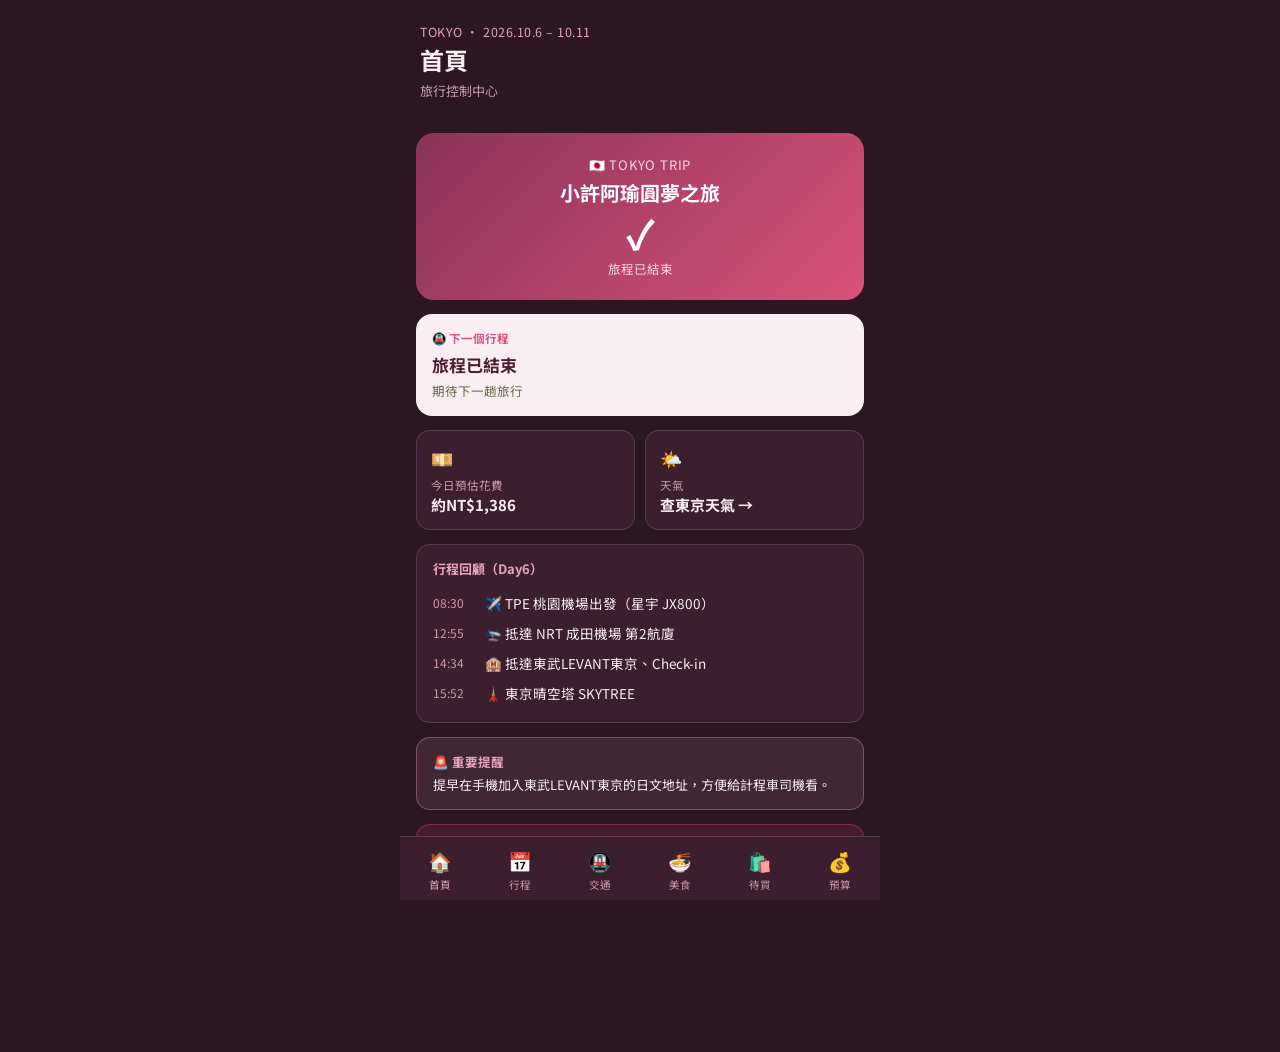
==== commit 8787c0cc: "Rename tokyo-trip (2).html to index.html" ====
--- a/index.html
+++ b/index.html
@@ -122,6 +122,18 @@
 .tool label{ display:block; font-size:12px; color:#6b6248; margin-bottom:4px; }
 .tool input[type="number"]{ width:100%; font-size:17px; padding:10px 12px; border-radius:10px; border:1px solid #d8cfae; background:#fff; color:var(--ink); }
 
+.hotel-card{ background:var(--navy-2); border:1px solid var(--line); border-radius:16px; padding:18px; margin-bottom:14px; }
+.hotel-card .hc-top{ display:flex; justify-content:space-between; align-items:flex-start; gap:8px; margin-bottom:8px; flex-wrap:wrap; }
+.hotel-card .hc-name{ font-size:17px; font-weight:700; color:var(--paper); }
+.hotel-card .hc-badge{ font-size:10.5px; font-weight:700; color:var(--ink); background:var(--gold); padding:4px 9px; border-radius:999px; white-space:nowrap; }
+.hotel-card .hc-desc{ font-size:12.5px; color:var(--muted); line-height:1.6; margin:0 0 14px; }
+.hotel-card .hc-section{ font-size:12px; font-weight:700; color:var(--gold); margin:14px 0 8px; }
+.hotel-card .card.row-list{ margin-bottom:0; padding:12px 14px; }
+.hotel-card .row{ display:flex; justify-content:space-between; gap:10px; font-size:12.5px; padding:7px 0; border-bottom:1px solid var(--line); color:var(--paper); }
+.hotel-card .row:last-child{ border-bottom:none; }
+.hotel-card .row span:first-child{ color:var(--muted); flex-shrink:0; }
+.hotel-card .row span:last-child{ text-align:right; }
+
 .map-banner{ position:relative; border-radius:18px; overflow:hidden; margin-bottom:14px; padding:26px 20px;
   background: radial-gradient(circle at 20% 20%, rgba(230,163,189,.18), transparent 45%), radial-gradient(circle at 80% 75%, rgba(217,82,122,.22), transparent 50%), linear-gradient(135deg, var(--navy-2), var(--navy));
   border:1px solid var(--line); }
@@ -217,6 +229,21 @@
 details.rate-card summary::-webkit-details-marker{ display:none; }
 details.rate-card label{ display:block; font-size:12px; color:var(--muted); margin:10px 0 4px; }
 details.rate-card input{ width:100%; font-size:15px; padding:8px 10px; border-radius:10px; border:1px solid var(--line); background:var(--navy); color:#fff; }
+
+.shop-summary{ background:linear-gradient(135deg,#8a3358,var(--vermillion)); border-radius:16px; padding:18px; text-align:center; margin-bottom:10px; }
+.shop-summary .ss-num{ font-size:28px; font-weight:700; color:#fff; }
+.shop-summary .ss-lbl{ font-size:12px; color:#f8d7e4; margin-top:4px; }
+.shop-form{ display:flex; flex-direction:column; gap:8px; background:var(--navy-2); border:1px solid var(--line); border-radius:14px; padding:14px 16px; margin-bottom:12px; }
+.shop-form input{ width:100%; font-size:13.5px; padding:10px; border-radius:10px; border:1px solid var(--line); background:var(--navy); color:#fff; font-family:inherit; }
+#shopAdd{ background:var(--gold); color:var(--ink); font-weight:700; font-size:13px; padding:11px; border-radius:10px; border:none; cursor:pointer; }
+.shop-row{ display:flex; align-items:center; gap:10px; background:var(--navy-2); border:1px solid var(--line); border-radius:12px; padding:12px 14px; margin-bottom:8px; }
+.shop-row input[type="checkbox"]{ width:20px; height:20px; accent-color:var(--gold); flex-shrink:0; }
+.shop-row .sr-main{ flex:1; min-width:0; }
+.shop-row .sr-name{ font-size:14px; font-weight:700; color:var(--paper); word-break:break-word; }
+.shop-row .sr-note{ font-size:12px; color:var(--muted); margin-top:2px; word-break:break-word; }
+.shop-row.bought .sr-name{ text-decoration:line-through; color:var(--muted); }
+.shop-row.bought{ opacity:.65; }
+.shop-row .sr-del{ font-size:12px; color:var(--muted); background:none; border:1px solid var(--line); padding:5px 10px; border-radius:999px; cursor:pointer; }
 
 .section-title{ font-size:13px; font-weight:700; color:var(--muted); margin:18px 4px 8px; }
 
@@ -313,6 +340,43 @@
 
     <!-- 交通 -->
     <section class="panel" id="panel-transit">
+      <div class="hotel-card">
+        <div class="hc-top">
+          <div class="hc-name">🏨 東武ホテルレバント東京</div>
+          <div class="hc-badge">東京晴空塔官方合作飯店</div>
+        </div>
+        <p class="hc-desc">和モダン風格的城市飯店，北側客房可眺望東京晴空塔、南側客房可眺望東京鐵塔與都心夜景。全館共383間客房，全館禁煙（1樓大廳設有吸菸室）。</p>
+
+        <div class="hc-section">📍 地址與交通</div>
+        <div class="card row-list">
+          <div class="row"><span>地址</span><span>東京都墨田区錦糸1-2-2</span></div>
+          <div class="row"><span>JR總武線</span><span>錦糸町站北口步行約3分</span></div>
+          <div class="row"><span>東京Metro半藏門線</span><span>錦糸町站3號出口步行約3-4分</span></div>
+          <div class="row"><span>往押上（晴空塔）</span><span>半藏門線1站約3分</span></div>
+          <div class="row"><span>成田機場利木津巴士</span><span>約90分（付費，定時發車）</span></div>
+          <div class="row"><span>羽田機場利木津巴士</span><span>約60分（付費，定時發車）</span></div>
+        </div>
+
+        <div class="hc-section">🕐 入住資訊</div>
+        <div class="card row-list">
+          <div class="row"><span>Check-in</span><span>15:00 – 深夜0點</span></div>
+          <div class="row"><span>Check-out</span><span>11:00</span></div>
+          <div class="row"><span>付款</span><span>非線上刷卡預付者，Check-in時於櫃檯付款</span></div>
+          <div class="row"><span>停車場</span><span>付費，2,000円/晚</span></div>
+        </div>
+
+        <div class="hc-section">🎡 飯店服務</div>
+        <div class="card row-list">
+          <div class="row"><span>迪士尼免費接駁</span><span>「Good Neighbor Shuttle」住宿者專用，需預約</span></div>
+          <div class="row"><span>WiFi</span><span>全館免費</span></div>
+          <div class="row"><span>早餐</span><span>和洋中自助餐（付費，可加購），法式吐司、歐姆蛋等人氣品項</span></div>
+          <div class="row"><span>其他</span><span>餐廳、BAR、隅田川主題藝術裝置大廳</span></div>
+        </div>
+
+        <div class="hotelmap" style="margin-top:12px"><a href="https://www.google.com/maps/search/?api=1&query=東武ホテルレバント東京" target="_blank">在 Google 地圖開啟導航 →</a></div>
+        <p class="note" style="margin-top:10px">迪士尼接駁巴士發車時刻、早餐是否已含在房價內，建議Check-in時或前一晚向櫃檯再次確認。</p>
+      </div>
+
       <div class="map-banner">
         <div class="mb-tag">TOKYO SUBWAY NETWORK</div>
         <h2>東京地鐵路網</h2>
@@ -389,6 +453,21 @@
       </div>
     </section>
 
+    <!-- 待買清單 -->
+    <section class="panel" id="panel-shop">
+      <div class="shop-summary">
+        <div class="ss-num" id="shopCount">0 / 0</div>
+        <div class="ss-lbl">已買 / 全部待買物品</div>
+      </div>
+      <p class="note" id="shopSyncNote" style="margin-top:0;text-align:center">🔄 連線共用清單中…</p>
+      <div class="shop-form">
+        <input id="shopName" placeholder="想買什麼？（例如：Tokyo Banana）">
+        <input id="shopNote" placeholder="備註（選填：數量、店家、預算…）">
+        <button id="shopAdd">＋ 加入待買清單</button>
+      </div>
+      <div id="shopList"></div>
+    </section>
+
     <!-- 預算 -->
     <section class="panel" id="panel-budget">
       <div class="total-card">
@@ -440,6 +519,7 @@
     <button data-tab="days"><span class="ic">📅</span>行程</button>
     <button data-tab="transit"><span class="ic">🚇</span>交通</button>
     <button data-tab="food"><span class="ic">🍜</span>美食</button>
+    <button data-tab="shop"><span class="ic">🛍️</span>待買</button>
     <button data-tab="budget"><span class="ic">💰</span>預算</button>
   </nav>
 </div>
@@ -673,7 +753,7 @@
     const fresh = await jsonbinReadFull();
     const baseDone = fresh && fresh.done ? fresh.done : {};
     baseDone[k] = doneMap[k];
-    const ok = await jsonbinWriteFull({ foods: fresh?fresh.foods:[], expenses: fresh?fresh.expenses:[], done: baseDone });
+    const ok = await jsonbinWriteFull({ foods: fresh?fresh.foods:[], expenses: fresh?fresh.expenses:[], done: baseDone, shopping: fresh?fresh.shopping:[] });
     if(ok) doneMap = baseDone;
   }
 }
@@ -807,6 +887,7 @@
       foods: Array.isArray(rec.foods) ? rec.foods : [],
       expenses: Array.isArray(rec.expenses) ? rec.expenses : [],
       done: (rec.done && typeof rec.done === "object") ? rec.done : {},
+      shopping: Array.isArray(rec.shopping) ? rec.shopping : [],
     };
   }catch(e){ return null; }
 }
@@ -829,7 +910,7 @@
 }
 async function jsonbinWrite(foodsArr){
   const fresh = await jsonbinReadFull();
-  const record = { foods: foodsArr, expenses: fresh ? fresh.expenses : [], done: fresh ? fresh.done : {} };
+  const record = { foods: foodsArr, expenses: fresh ? fresh.expenses : [], done: fresh ? fresh.done : {}, shopping: fresh ? fresh.shopping : [] };
   return jsonbinWriteFull(record);
 }
 
@@ -1110,7 +1191,7 @@
           const fresh = await jsonbinReadFull();
           const base = fresh ? fresh.expenses : expenses;
           const updated = base.filter(e=>e.id!==id);
-          const ok = await jsonbinWriteFull({ foods: fresh ? fresh.foods : [], expenses: updated, done: fresh ? fresh.done : {} });
+          const ok = await jsonbinWriteFull({ foods: fresh ? fresh.foods : [], expenses: updated, done: fresh ? fresh.done : {}, shopping: fresh ? fresh.shopping : [] });
           if(ok) expenses = updated;
         }
       });
@@ -1145,10 +1226,100 @@
       const fresh = await jsonbinReadFull();
       const base = fresh ? fresh.expenses : expenses.filter(e=>e.id!==newEx.id);
       const updated = base.concat([newEx]);
-      const ok = await jsonbinWriteFull({ foods: fresh ? fresh.foods : [], expenses: updated, done: fresh ? fresh.done : {} });
+      const ok = await jsonbinWriteFull({ foods: fresh ? fresh.foods : [], expenses: updated, done: fresh ? fresh.done : {}, shopping: fresh ? fresh.shopping : [] });
       if(ok){ expenses = updated; draw(); }
     }
   });
+}
+
+function renderShopping(){
+  let items = [];
+  let syncOK = false;
+  try{ items = JSON.parse(localStorage.getItem("tokyo-shopping") || "[]"); }catch(e){ items = []; }
+  const nameIn = document.getElementById("shopName");
+  const noteIn = document.getElementById("shopNote");
+  const syncNote = document.getElementById("shopSyncNote");
+  function saveLocal(){ try{ localStorage.setItem("tokyo-shopping", JSON.stringify(items)); }catch(e){} }
+
+  async function pushChange(mutator){
+    if(!syncOK){ saveLocal(); return; }
+    const fresh = await jsonbinReadFull();
+    if(!fresh){ saveLocal(); return; }
+    const updated = mutator(fresh.shopping.slice());
+    const ok = await jsonbinWriteFull({ foods: fresh.foods, expenses: fresh.expenses, done: fresh.done, shopping: updated });
+    if(ok){ items = updated; draw(); }
+  }
+
+  function draw(){
+    const wrap = document.getElementById("shopList");
+    const bought = items.filter(i=>i.bought).length;
+    document.getElementById("shopCount").textContent = bought + " / " + items.length;
+    if(items.length===0){ wrap.innerHTML = '<p class="note" style="text-align:center">還沒有待買物品，想到什麼隨時加進來吧</p>'; return; }
+    const sorted = [...items].sort((a,b)=> (a.bought===b.bought) ? (a.addedAt||0)-(b.addedAt||0) : (a.bought?1:-1));
+    wrap.innerHTML = sorted.map(i=>`
+      <div class="shop-row${i.bought?" bought":""}">
+        <input type="checkbox" data-id="${esc(i.id)}" ${i.bought?"checked":""}>
+        <div class="sr-main">
+          <div class="sr-name">${esc(i.name)}</div>
+          ${i.note ? `<div class="sr-note">${esc(i.note)}</div>` : ""}
+        </div>
+        <button class="sr-del" data-id="${esc(i.id)}">🗑</button>
+      </div>`).join("");
+    wrap.querySelectorAll('input[type="checkbox"]').forEach(cb=>{
+      cb.addEventListener("change", ()=>{
+        const id = cb.dataset.id, val = cb.checked;
+        items = items.map(i=> i.id===id ? Object.assign({}, i, {bought:val}) : i);
+        draw();
+        pushChange(list=> list.map(i=> i.id===id ? Object.assign({}, i, {bought:val}) : i));
+      });
+    });
+    wrap.querySelectorAll(".sr-del").forEach(btn=>{
+      btn.addEventListener("click", ()=>{
+        const id = btn.dataset.id;
+        items = items.filter(i=>i.id!==id);
+        draw();
+        pushChange(list=> list.filter(i=>i.id!==id));
+      });
+    });
+  }
+  draw();
+
+  jsonbinReadFull().then(full=>{
+    if(full!=null){
+      syncOK = true;
+      // 把離線時存在本機的項目補進共用清單（避免遺失）
+      const remoteIds = new Set(full.shopping.map(i=>i.id));
+      const localOnly = items.filter(i=>!remoteIds.has(i.id));
+      if(localOnly.length){
+        const merged = full.shopping.concat(localOnly);
+        jsonbinWriteFull({ foods: full.foods, expenses: full.expenses, done: full.done, shopping: merged }).then(ok=>{
+          if(ok){ items = merged; draw(); try{ localStorage.removeItem("tokyo-shopping"); }catch(e){} }
+        });
+        items = merged;
+      } else {
+        items = full.shopping;
+      }
+      draw();
+      if(syncNote) syncNote.textContent = "🟢 已連線，兩人待買清單會自動同步";
+      setInterval(async ()=>{
+        const latest = await jsonbinReadFull();
+        if(latest!=null){ items = latest.shopping; draw(); }
+      }, 12000);
+    } else {
+      if(syncNote) syncNote.textContent = "🟡 目前無法連線共用清單，新增僅會存在這台裝置";
+    }
+  });
+
+  document.getElementById("shopAdd").addEventListener("click", ()=>{
+    const name = nameIn.value.trim();
+    if(!name){ nameIn.focus(); return; }
+    const item = { id:"s"+Date.now()+Math.random().toString(36).slice(2,7), name, note:noteIn.value.trim(), bought:false, addedAt:Date.now() };
+    items.push(item);
+    draw();
+    nameIn.value = ""; noteIn.value = "";
+    pushChange(list=> list.concat([item]));
+  });
+  nameIn.addEventListener("keydown", e=>{ if(e.key==="Enter") document.getElementById("shopAdd").click(); });
 }
 
 function computeAll(){
@@ -1270,6 +1441,7 @@
 renderFood();
 renderBudget();
 renderExpenses();
+renderShopping();
 renderHome();
 computeAll();
 
@@ -1305,6 +1477,7 @@
   days:["每日行程","2人 · 星宇航空 · 東武LEVANT東京"],
   transit:["交通","地鐵為主 · Suica/PASMO"],
   food:["美食","行程中的餐廳與美食點"],
+  shop:["待買清單","想買的東西，兩人即時同步"],
   budget:["預算","估算金額，僅供參考"]
 };
 document.querySelectorAll("nav.bottom button").forEach(btn=>{
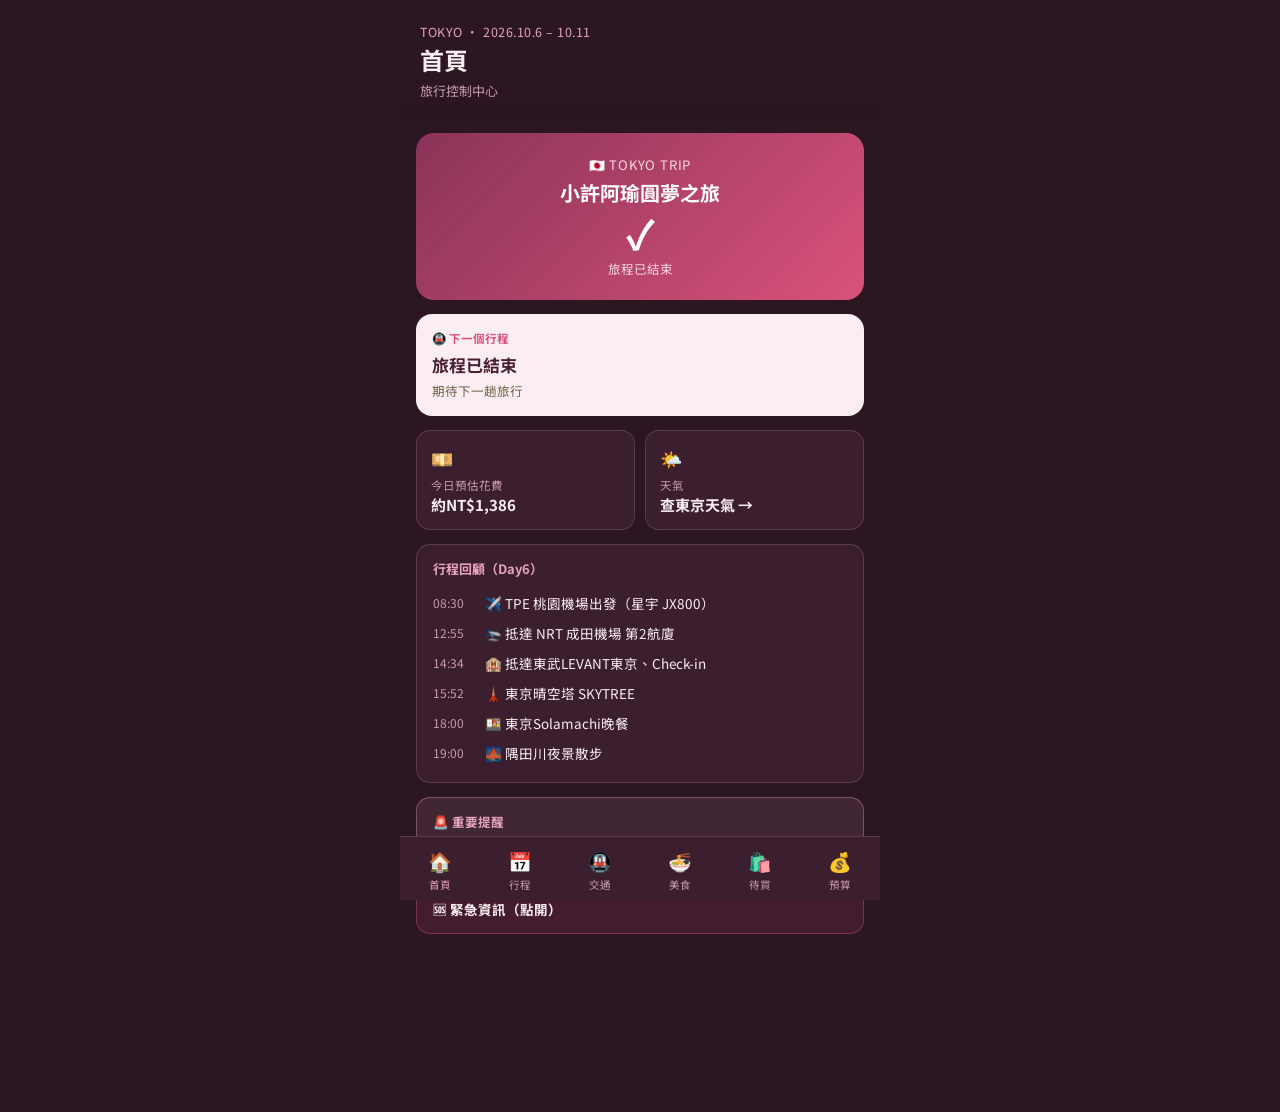
==== commit fa063f10: "Rename tokyo-trip (1).html to index.html" ====
--- a/index.html
+++ b/index.html
@@ -245,6 +245,17 @@
 .shop-row.bought{ opacity:.65; }
 .shop-row .sr-del{ font-size:12px; color:var(--muted); background:none; border:1px solid var(--line); padding:5px 10px; border-radius:999px; cursor:pointer; }
 
+.add-item-card{ margin-top:10px; }
+.add-item-toggle{ width:100%; padding:12px; border-radius:12px; border:1px dashed var(--line); background:transparent; color:var(--muted); font-size:13px; font-weight:700; cursor:pointer; }
+#addItemForm{ background:var(--navy-2); border:1px solid var(--line); border-radius:14px; padding:14px 16px; margin-top:10px; display:flex; flex-direction:column; gap:8px; }
+#addItemForm input{ width:100%; font-size:13.5px; padding:9px 10px; border-radius:10px; border:1px solid var(--line); background:var(--navy); color:#fff; font-family:inherit; }
+#aiSubmit{ background:var(--gold); color:var(--ink); font-weight:700; font-size:13px; padding:10px; border-radius:10px; border:none; cursor:pointer; margin-top:2px; }
+.item .reorder-col{ display:flex; flex-direction:column; gap:4px; }
+.item .reorder-btn{ width:26px; height:22px; border-radius:7px; border:1px solid #d8cfae; background:var(--paper-2); color:var(--ink); font-size:11px; cursor:pointer; line-height:1; }
+.item .reorder-btn:disabled{ opacity:.3; cursor:default; }
+.item.custom-item{ border:1px dashed var(--vermillion); }
+.item .custom-tag{ font-size:10px; font-weight:700; color:var(--vermillion); background:rgba(217,82,122,.12); padding:2px 7px; border-radius:999px; margin-left:6px; vertical-align:middle; }
+
 .section-title{ font-size:13px; font-weight:700; color:var(--muted); margin:18px 4px 8px; }
 
 .actual-total-card{ background:var(--navy-2); border:1px solid var(--line); border-radius:14px; padding:16px; text-align:center; margin-bottom:12px; }
@@ -533,13 +544,17 @@
       {time:"12:55", name:"抵達 NRT 成田機場 第2航廈", icon:"🛬", note:"入境、領行李、購買Suica/PASMO", map:null},
       {time:"14:34", name:"抵達東武LEVANT東京、Check-in", icon:"🏨", note:"京成Access特急+都營淺草線/半藏門線，約70–90分，1,300円/人", map:"東武ホテルレバント東京", station:{name:"錦糸町",color:"#8F76D6"}, routeIdx:0},
       {time:"15:52", name:"東京晴空塔 SKYTREE", icon:"🗼", note:"飯店步行至錦糸町站，搭東武晴空塔線約10分", map:"東京スカイツリー", station:{name:"とうきょうスカイツリー",color:"#1D2088"}, routeIdx:1},
+      {time:"18:00", name:"東京Solamachi晚餐", icon:"🍱", note:"晴空塔同棟購物中心，和洋食選擇多，不用再移動，剛下飛機最省力的選擇", map:"東京ソラマチ", station:{name:"とうきょうスカイツリー",color:"#1D2088"}},
+      {time:"19:00", name:"隅田川夜景散步", icon:"🌉", note:"沿隅田川步行回飯店，約15-20分，可看晴空塔倒映在河面上", map:"隅田川テラス"},
     ]},
   { label:"10/7 三", date:"2026-10-07", title:"下町散策日",
     tip:"上野動物園、淺草雷門人潮較多，建議早點出發。",
     items:[
-      {time:"09:45", name:"小網神社", icon:"⛩️", note:"地鐵至人形町站，步行約5分", map:"小網神社", station:{name:"人形町",color:"#B5B5AC"}, routeIdx:2},
-      {time:"11:00", name:"上野動物園", icon:"🐼", note:"人形町→上野，地鐵約15分", map:"上野動物園", station:{name:"上野",color:"#B5B5AC"}, routeIdx:3},
-      {time:"14:30", name:"淺草雷門・仲見世通", icon:"🏮", note:"上野→淺草，地鐵/步行約20分", map:"淺草雷門", station:{name:"浅草",color:"#E85298"}, routeIdx:4},
+      {time:"09:00", name:"小網神社", icon:"⛩️", note:"地鐵至人形町站，步行約5分", map:"小網神社", station:{name:"人形町",color:"#B5B5AC"}, routeIdx:2},
+      {time:"10:00", name:"上野動物園", icon:"🐼", note:"人形町→上野，地鐵約15分，建議預留2.5小時", map:"上野動物園", station:{name:"上野",color:"#B5B5AC"}, routeIdx:3},
+      {time:"12:30", name:"上野阿美橫丁逛街/藥妝", icon:"🛍️", note:"動物園旁，藥妝選擇多，建議含午餐約1.5小時", map:"上野アメ横", station:{name:"上野",color:"#B5B5AC"}},
+      {time:"14:00", name:"Owl Cafe Tokyo 貓頭鷹咖啡廳", icon:"🦉", note:"Google評分4.9★（近萬則評論），已預約，體驗約30-45分鐘。上野→秋葉原JR山手線約5分，秋葉原站步行約10-15分", map:"Owl Cafe Tokyo 神田練塀町", station:{name:"秋葉原",color:"#B5B5AC"}},
+      {time:"15:00", name:"淺草雷門・仲見世通", icon:"🏮", note:"秋葉原→淺草，つくばエクスプレス約3分+轉乘，約15-20分", map:"淺草雷門", station:{name:"浅草",color:"#E85298"}},
       {time:"18:00", name:"錦糸町 PARCO", icon:"🛍️", note:"淺草→錦糸町，地鐵約15分，步行回飯店", map:"錦糸町パルコ", station:{name:"錦糸町",color:"#8F76D6"}, routeIdx:5},
     ]},
   { label:"10/8 四", date:"2026-10-08", title:"東京迪士尼樂園",
@@ -555,19 +570,21 @@
       {time:"21:00", name:"閉園、返回飯店", icon:"🌙", note:"同去程接駁", map:null},
     ]},
   { label:"10/9 五", date:"2026-10-09", title:"豐洲・台場",
-    tip:"皮克斯展建議事先線上購票，現場排隊時間較長。",
+    tip:"皮克斯展、teamLab建議事先線上購票；SATOブリアン實際位於阿佐ヶ谷（杉並區），非台場，請提早出發並事先訂位。",
     items:[
       {time:"10:30", name:"CREVIA BASE 皮克斯展", icon:"🧸", note:"ゆりかもめ市場前駅步行約3分", map:"CREVIA BASE 東京", station:{name:"市場前",color:"#3894D0"}},
-      {time:"14:00", name:"ららぽーと豐洲 ANNEX", icon:"🛍️", note:"地鐵有樂町線至豐洲站，步行約5分", map:"ららぽーと豊洲", station:{name:"豊洲",color:"#C1A470"}, routeIdx:7},
-      {time:"16:35", name:"御台場海濱公園", icon:"🎡", note:"豐洲→新橋轉百合海鷗號，約25分", map:"お台場海浜公園", station:{name:"お台場海浜公園",color:"#3894D0"}, routeIdx:8},
+      {time:"14:00", name:"teamLab Planets TOKYO", icon:"🌀", note:"Google評分4.5★（5.6萬+則評論），沉浸式光影水域展覽，建議預留60-90分鐘，需提前線上購票。豊洲站步行約8分（市場前站過去也不遠）", map:"teamLab Planets TOKYO DMM", station:{name:"豊洲",color:"#C1A470"}},
+      {time:"15:45", name:"御台場海濱公園", icon:"🎡", note:"豊洲→台場，ゆりかもめ直達約15-20分，不需轉乘", map:"お台場海浜公園", station:{name:"お台場海浜公園",color:"#3894D0"}},
+      {time:"18:30", name:"SATOブリアン 晚餐", icon:"🥩", note:"⚠️實際店址在阿佐ヶ谷（杉並區），非台場，台場→阿佐ヶ谷建議搭百合海鷗號+JR約50-60分，需另外搭車前往，建議提前出發並事先訂位", map:"SATOブリアン 阿佐ヶ谷", station:null},
     ]},
-  { label:"10/10 六", date:"2026-10-10", title:"澀谷・吉祥寺",
-    tip:"澀谷SKY建議先線上預約時段票；SATOブリアン實際位於阿佐ヶ谷，不在澀谷，請留意交通時間或參考美食頁的澀谷替代選項。",
+  { label:"10/10 六", date:"2026-10-10", title:"原宿・澀谷・豪德寺",
+    tip:"澀谷SKY建議先線上預約時段票；表參道精品店多為11:00開門，不用太早到。",
     items:[
-      {time:"10:00", name:"井之頭弁財天", icon:"⛩️", note:"地鐵+JR約45分至吉祥寺", map:"井の頭弁財天", station:{name:"井の頭公園",color:"#00A650"}},
-      {time:"12:01", name:"貓咪咖啡廳 MOCHA", icon:"🐱", note:"吉祥寺→澀谷，京王井の頭線約20分", map:"猫カフェMOCHA 渋谷公園通り店", station:{name:"渋谷",color:"#00A650"}, routeIdx:9},
-      {time:"13:49", name:"澀谷 SKY 展望台", icon:"🌆", note:"澀谷站直結，建議線上預約門票", map:"渋谷スカイ", station:{name:"渋谷",color:"#00A650"}},
-      {time:"18:30", name:"SATOブリアン 晚餐", icon:"🥩", note:"⚠️實際店址在阿佐ヶ谷（杉並區），非澀谷，需另外搭車前往，建議查看美食頁説明", map:"SATOブリアン 阿佐ヶ谷", station:null},
+      {time:"09:30", name:"明治神宮", icon:"⛩️", note:"JR原宿站/地鐵明治神宮前站步行約1分，森林環繞、氣氛跟市區截然不同，建議預留45-60分鐘", map:"明治神宮"},
+      {time:"11:00", name:"表參道逛街（精品店）", icon:"🛍️", note:"精品店約11:00陸續開門，建議預留1.5-2小時", map:"表参道", station:{name:"表参道",color:"#8F76D6"}},
+      {time:"12:40", name:"澀谷 SKY 展望台", icon:"🌆", note:"表參道→澀谷，地鐵/步行約15-20分，建議提前抵達，已預約12:40時段", map:"渋谷スカイ", station:{name:"渋谷",color:"#8F76D6"}},
+      {time:"15:00", name:"豪德寺", icon:"🐱", note:"招財貓發源地。澀谷→下北沢（京王井の頭線約7分）→轉小田急線約3站至豪德寺站（約8-10分），再步行約10分", map:"豪徳寺"},
+      {time:"19:00", name:"新宿（夜景／思い出橫丁）", icon:"🌃", note:"豪德寺→新宿，小田急線直達約15-18分。都廳夜景、昭和懷舊居酒屋小巷收尾", map:"新宿 思い出横丁"},
     ]},
   { label:"10/11 日", date:"2026-10-11", title:"賦歸日",
     tip:"退房後行李可寄放櫃檯，回機場前抓2小時含check-in。",
@@ -704,6 +721,7 @@
   { name:"銀座天一 本店", area:"銀座", cat:"🍤 天婦羅", rating:4.3, must:true, note:"高級天婦羅名店，主廚眼前現炸，適合特別紀念的一餐。", map:"銀座天一 本店" },
   { name:"かさがわ 海鮮丼", area:"築地", cat:"🍚 海鮮丼", rating:4.5, must:true, note:"築地場外市場，中トロ吃到飽海鮮丼廣受好評。", map:"かさがわ 築地場外市場" },
 ];
+foods.forEach((f,idx)=>{ f.id = "f"+idx; });
 
 const budget = [
   { day:"Day1 抵達", yen:1300+2000, note:"機場交通＋晴空塔展望台（估）" },
@@ -753,9 +771,55 @@
     const fresh = await jsonbinReadFull();
     const baseDone = fresh && fresh.done ? fresh.done : {};
     baseDone[k] = doneMap[k];
-    const ok = await jsonbinWriteFull({ foods: fresh?fresh.foods:[], expenses: fresh?fresh.expenses:[], done: baseDone, shopping: fresh?fresh.shopping:[] });
+    const ok = await jsonbinWriteFull(Object.assign({ foods: [], expenses: [], done: {}, shopping: [], customItems: {}, itineraryOrder: {}, removedFoodIds: [] }, fresh || {}, { done: baseDone }));
     if(ok) doneMap = baseDone;
   }
+}
+
+// 自訂景點 + 排序（本機儲存，並嘗試與共用資料庫同步）
+let customItems = {};   // { "0": [ {id,time,name,icon,note,map}, ... ], ... }
+let itineraryOrder = {}; // { "0": ["b0","b1","c123",...], ... }
+let itinerarySyncOK = false;
+try{ customItems = JSON.parse(localStorage.getItem("tokyo-custom-items") || "{}"); }catch(e){ customItems = {}; }
+try{ itineraryOrder = JSON.parse(localStorage.getItem("tokyo-item-order") || "{}"); }catch(e){ itineraryOrder = {}; }
+function saveItineraryLocal(){
+  try{ localStorage.setItem("tokyo-custom-items", JSON.stringify(customItems)); }catch(e){}
+  try{ localStorage.setItem("tokyo-item-order", JSON.stringify(itineraryOrder)); }catch(e){}
+}
+function defaultOrderFor(dayIdx){
+  const baseIds = days[dayIdx].items.map((it,idx)=>"b"+idx);
+  const customIds = (customItems[dayIdx]||[]).map(it=>it.id);
+  return baseIds.concat(customIds);
+}
+function orderedItemsFor(dayIdx){
+  const order = itineraryOrder[dayIdx] && itineraryOrder[dayIdx].length ? itineraryOrder[dayIdx] : defaultOrderFor(dayIdx);
+  const customMap = {};
+  (customItems[dayIdx]||[]).forEach(it=>{ customMap[it.id] = it; });
+  const list = [];
+  order.forEach(id=>{
+    if(id.startsWith("b")){
+      const idx = +id.slice(1);
+      if(days[dayIdx].items[idx]) list.push(Object.assign({ _id:id, _baseIdx:idx, _custom:false }, days[dayIdx].items[idx]));
+    } else if(customMap[id]){
+      list.push(Object.assign({ _id:id, _custom:true }, customMap[id]));
+    }
+  });
+  // 補上order裡沒列到、但資料裡存在的新項目（例如剛從遠端同步進來還沒排序的自訂景點）
+  const seen = new Set(list.map(it=>it._id));
+  (customItems[dayIdx]||[]).forEach(it=>{
+    if(!seen.has(it.id)) list.push(Object.assign({ _id:it.id, _custom:true }, it));
+  });
+  return list;
+}
+async function pushItineraryChange(mutator){
+  if(!itinerarySyncOK){ mutator(); saveItineraryLocal(); return; }
+  const fresh = await jsonbinReadFull();
+  if(!fresh){ mutator(); saveItineraryLocal(); return; }
+  customItems = fresh.customItems || {};
+  itineraryOrder = fresh.itineraryOrder || {};
+  mutator();
+  const ok = await jsonbinWriteFull(Object.assign({}, fresh, { customItems, itineraryOrder }));
+  return ok;
 }
 
 function routeCardHTML(r){
@@ -779,19 +843,27 @@
   const tabs = document.getElementById("daytabs");
   const content = document.getElementById("dayContent");
   tabs.innerHTML = days.map((d,i)=>`<button class="daypill${i===0?" active":""}" data-day="${i}">${d.label}</button>`).join("");
+
   function show(i){
     const d = days[i];
-    content.innerHTML = `<div class="daylabel">${esc(d.title)}</div><div class="timeline">` + d.items.map((it,ii)=>{
-      const done = isDone(i,ii);
+    const list = orderedItemsFor(i);
+    content.innerHTML = `<div class="daylabel">${esc(d.title)}</div><div class="timeline">` + list.map((it,pos)=>{
+      const itemId = it._custom ? it._id : it._baseIdx;
+      const done = isDone(i, itemId);
+      const isFirst = pos===0, isLast = pos===list.length-1;
       return `
       <div class="tl-item${done?" done":""}">
         <span class="tl-dot"></span>
-        <div class="item${done?" done":""}">
+        <div class="item${done?" done":""}${it._custom?" custom-item":""}">
           <div class="item-top">
             <div class="item-icon">${it.icon||"📍"}</div>
             <div class="item-info">
-              <div class="time">${esc(it.time)}</div>
-              <div class="name">${esc(it.name)}${it.station ? `<span class="station-badge" style="background:${it.station.color};color:${textColorFor(it.station.color)}">${esc(stationZh[it.station.name]||it.station.name)}站</span>` : ""}</div>
+              <div class="time">${esc(it.time||"")}</div>
+              <div class="name">${esc(it.name)}${it._custom?'<span class="custom-tag">自訂</span>':""}${it.station ? `<span class="station-badge" style="background:${it.station.color};color:${textColorFor(it.station.color)}">${esc(stationZh[it.station.name]||it.station.name)}站</span>` : ""}</div>
+            </div>
+            <div class="reorder-col">
+              <button class="reorder-btn move-up" data-id="${esc(it._id)}" ${isFirst?"disabled":""}>▲</button>
+              <button class="reorder-btn move-down" data-id="${esc(it._id)}" ${isLast?"disabled":""}>▼</button>
             </div>
           </div>
           ${it.note ? `<div class="transit">${esc(it.note)}</div>` : ""}
@@ -800,8 +872,9 @@
               ${it.map ? `<a class="mapbtn" href="${mapLink(it.map)}" target="_blank">📍 開啟導航</a>` : ""}
               ${it.routeIdx!=null ? `<button class="done-btn route-toggle" data-ri="${it.routeIdx}">🚇 轉乘詳情 ▾</button>` : ""}
               ${it.shows ? `<button class="done-btn shows-toggle">🎉 當日遊行/煙火時間 ▾</button>` : ""}
+              ${it._custom ? `<button class="done-btn item-del" data-id="${esc(it._id)}">🗑 刪除</button>` : ""}
             </div>
-            <button class="done-btn" data-di="${i}" data-ii="${ii}">${done?"✓ 已完成":"標記完成"}</button>
+            <button class="done-btn" data-id="${itemId}">${done?"✓ 已完成":"標記完成"}</button>
           </div>
           ${it.routeIdx!=null ? `<div class="route-detail" style="display:none">${routeCardHTML(routes[it.routeIdx])}</div>` : ""}
           ${it.shows ? `<div class="shows-detail" style="display:none">
@@ -812,11 +885,23 @@
           </div>` : ""}
         </div>
       </div>`;
-    }).join("") + `</div>`;
+    }).join("") + `</div>
+    <div class="add-item-card">
+      <button class="add-item-toggle" id="addItemBtn">＋ 新增景點</button>
+      <div id="addItemForm" style="display:none">
+        <input id="aiName" placeholder="景點名稱">
+        <input id="aiTime" placeholder="時間（選填，例如 14:30）">
+        <input id="aiNote" placeholder="備註（選填）">
+        <input id="aiMap" placeholder="地圖查詢用名稱（選填，預設同景點名稱）">
+        <button id="aiSubmit">加入這一天</button>
+      </div>
+    </div>`;
+
     [...tabs.children].forEach((b,idx)=>b.classList.toggle("active", idx===i));
-    content.querySelectorAll(".done-btn:not(.route-toggle):not(.shows-toggle)").forEach(btn=>{
+
+    content.querySelectorAll(".done-btn:not(.route-toggle):not(.shows-toggle):not(.item-del)").forEach(btn=>{
       btn.addEventListener("click", ()=>{
-        toggleDone(+btn.dataset.di, +btn.dataset.ii);
+        toggleDone(i, btn.dataset.id);
         show(i);
       });
     });
@@ -836,7 +921,57 @@
         btn.textContent = open ? "🎉 當日遊行/煙火時間 ▾" : "🎉 收合 ▴";
       });
     });
-  }
+
+    content.querySelectorAll(".move-up, .move-down").forEach(btn=>{
+      btn.addEventListener("click", async ()=>{
+        const id = btn.dataset.id;
+        const dir = btn.classList.contains("move-up") ? -1 : 1;
+        await pushItineraryChange(()=>{
+          const order = (itineraryOrder[i] && itineraryOrder[i].length) ? itineraryOrder[i].slice() : defaultOrderFor(i);
+          const idx = order.indexOf(id);
+          const swapIdx = idx + dir;
+          if(idx<0 || swapIdx<0 || swapIdx>=order.length) return;
+          [order[idx], order[swapIdx]] = [order[swapIdx], order[idx]];
+          itineraryOrder[i] = order;
+        });
+        show(i);
+      });
+    });
+
+    content.querySelectorAll(".item-del").forEach(btn=>{
+      btn.addEventListener("click", async ()=>{
+        const id = btn.dataset.id;
+        await pushItineraryChange(()=>{
+          customItems[i] = (customItems[i]||[]).filter(it=>it.id!==id);
+          if(itineraryOrder[i]) itineraryOrder[i] = itineraryOrder[i].filter(x=>x!==id);
+        });
+        show(i);
+      });
+    });
+
+    const addBtn = document.getElementById("addItemBtn");
+    const addForm = document.getElementById("addItemForm");
+    addBtn.addEventListener("click", ()=>{
+      addForm.style.display = addForm.style.display==="none" ? "flex" : "none";
+    });
+    document.getElementById("aiSubmit").addEventListener("click", async ()=>{
+      const name = document.getElementById("aiName").value.trim();
+      if(!name){ document.getElementById("aiName").focus(); return; }
+      const time = document.getElementById("aiTime").value.trim();
+      const note = document.getElementById("aiNote").value.trim();
+      const mapQ = document.getElementById("aiMap").value.trim() || name;
+      const newItem = { id:"c"+Date.now()+Math.random().toString(36).slice(2,7), name, time, note, map:mapQ, icon:"📍" };
+      await pushItineraryChange(()=>{
+        if(!customItems[i]) customItems[i] = [];
+        customItems[i].push(newItem);
+        const order = (itineraryOrder[i] && itineraryOrder[i].length) ? itineraryOrder[i].slice() : defaultOrderFor(i);
+        order.push(newItem.id);
+        itineraryOrder[i] = order;
+      });
+      show(i);
+    });
+  }
+
   tabs.addEventListener("click", e=>{
     const btn = e.target.closest(".daypill");
     if(!btn) return;
@@ -888,6 +1023,9 @@
       expenses: Array.isArray(rec.expenses) ? rec.expenses : [],
       done: (rec.done && typeof rec.done === "object") ? rec.done : {},
       shopping: Array.isArray(rec.shopping) ? rec.shopping : [],
+      customItems: (rec.customItems && typeof rec.customItems === "object") ? rec.customItems : {},
+      itineraryOrder: (rec.itineraryOrder && typeof rec.itineraryOrder === "object") ? rec.itineraryOrder : {},
+      removedFoodIds: Array.isArray(rec.removedFoodIds) ? rec.removedFoodIds : [],
     };
   }catch(e){ return null; }
 }
@@ -910,21 +1048,37 @@
 }
 async function jsonbinWrite(foodsArr){
   const fresh = await jsonbinReadFull();
-  const record = { foods: foodsArr, expenses: fresh ? fresh.expenses : [], done: fresh ? fresh.done : {}, shopping: fresh ? fresh.shopping : [] };
+  const record = Object.assign({ foods: [], expenses: [], done: {}, shopping: [], customItems: {}, itineraryOrder: {}, removedFoodIds: [] }, fresh || {}, { foods: foodsArr });
   return jsonbinWriteFull(record);
 }
 
 function renderFood(){
   let customFoods = [];
+  let removedFoodIds = [];
   let syncOK = false;
   try{ customFoods = JSON.parse(localStorage.getItem("tokyo-custom-foods") || "[]"); }catch(e){ customFoods = []; }
-  function saveLocal(){ try{ localStorage.setItem("tokyo-custom-foods", JSON.stringify(customFoods)); }catch(e){} }
-  function allFoods(){ return foods.concat(customFoods); }
+  try{ removedFoodIds = JSON.parse(localStorage.getItem("tokyo-removed-foods") || "[]"); }catch(e){ removedFoodIds = []; }
+  function saveLocal(){
+    try{ localStorage.setItem("tokyo-custom-foods", JSON.stringify(customFoods)); }catch(e){}
+    try{ localStorage.setItem("tokyo-removed-foods", JSON.stringify(removedFoodIds)); }catch(e){}
+  }
+  function allFoods(){ return foods.concat(customFoods).filter(f=>!removedFoodIds.includes(f.id)); }
 
   const areaSel = document.getElementById("foodArea");
   const catSel = document.getElementById("foodCat");
   const ratingChk = document.getElementById("foodRating");
   const syncNote = document.getElementById("foodSyncNote");
+
+  async function pushFoodChange(mutator){
+    if(!syncOK){ mutator(); saveLocal(); return; }
+    const fresh = await jsonbinReadFull();
+    if(!fresh){ mutator(); saveLocal(); return; }
+    customFoods = fresh.foods || [];
+    removedFoodIds = fresh.removedFoodIds || [];
+    mutator();
+    const ok = await jsonbinWriteFull(Object.assign({}, fresh, { foods: customFoods, removedFoodIds }));
+    return ok;
+  }
 
   function foodCardHTML(f){
     return `
@@ -939,7 +1093,7 @@
         </div>
         ${f.note ? `<div class="fc-note">${esc(f.note)}</div>` : ""}
         <a class="mapbtn" href="${mapLink(f.map || (f.name+" "+f.area))}" target="_blank">📍 開啟導航</a>
-        ${f.custom ? `<button class="fc-del" data-id="${esc(f.id||"")}">🗑 刪除</button>` : ""}
+        <button class="fc-del" data-id="${esc(f.id||"")}">🗑 刪除</button>
       </div>`;
   }
 
@@ -951,6 +1105,22 @@
     catSel.innerHTML = cats.map(c=>`<option value="${esc(c)}">${esc(c)}</option>`).join("");
     if(areas.includes(curArea)) areaSel.value = curArea;
     if(cats.includes(curCat)) catSel.value = curCat;
+  }
+
+  function bindDelButtons(wrap, afterDelete){
+    wrap.querySelectorAll(".fc-del").forEach(btn=>{
+      btn.addEventListener("click", async ()=>{
+        const id = btn.dataset.id;
+        const isCustom = id.startsWith("c");
+        if(isCustom){
+          await pushFoodChange(()=>{ customFoods = customFoods.filter(f=>f.id!==id); });
+        } else {
+          await pushFoodChange(()=>{ if(!removedFoodIds.includes(id)) removedFoodIds.push(id); });
+        }
+        refreshSelects(); drawArea(); drawMust();
+        afterDelete && afterDelete();
+      });
+    });
   }
 
   function drawArea(){
@@ -967,25 +1137,14 @@
     if(list.length===0){ wrap.innerHTML = ""; empty.style.display = "block"; return; }
     empty.style.display = "none";
     wrap.innerHTML = list.map(foodCardHTML).join("");
-    wrap.querySelectorAll(".fc-del").forEach(btn=>{
-      btn.addEventListener("click", async ()=>{
-        const id = btn.dataset.id;
-        customFoods = customFoods.filter(f=>f.id!==id);
-        refreshSelects(); drawArea();
-        if(syncOK){
-          const fresh = await jsonbinRead();
-          const base = fresh!=null ? fresh : customFoods;
-          const updated = base.filter(f=>f.id!==id);
-          await jsonbinWrite(updated);
-          customFoods = updated;
-        } else { saveLocal(); }
-      });
-    });
+    bindDelButtons(wrap);
   }
 
   function drawMust(){
     const wrap = document.getElementById("foodMustList");
-    wrap.innerHTML = foods.filter(f=>f.must).map(foodCardHTML).join("");
+    const list = foods.filter(f=>f.must && !removedFoodIds.includes(f.id));
+    wrap.innerHTML = list.map(foodCardHTML).join("");
+    bindDelButtons(wrap);
   }
 
   refreshSelects();
@@ -996,21 +1155,31 @@
   drawMust();
 
   // 嘗試連上共用資料庫；失敗則維持本機裝置儲存
-  jsonbinRead().then(remote=>{
-    if(remote!=null){
+  jsonbinReadFull().then(async full=>{
+    if(full!=null){
       syncOK = true;
-      customFoods = remote;
-      refreshSelects(); drawArea();
-      if(syncNote) syncNote.textContent = "🟢 已連線共用清單，其他人新增的餐廳會自動出現";
+      // 自訂餐廳沿用 record.foods 欄位承載；把本機未同步的也補進去
+      const remoteCustom = full.foods || [];
+      const remoteIds = new Set(remoteCustom.map(f=>f.id));
+      const localOnly = customFoods.filter(f=>!remoteIds.has(f.id));
+      customFoods = localOnly.length ? remoteCustom.concat(localOnly) : remoteCustom;
+      const remoteRemoved = full.removedFoodIds || [];
+      removedFoodIds = Array.from(new Set(removedFoodIds.concat(remoteRemoved)));
+      if(localOnly.length || removedFoodIds.length !== remoteRemoved.length){
+        await jsonbinWriteFull(Object.assign({}, full, { foods: customFoods, removedFoodIds }));
+      }
+      refreshSelects(); drawArea(); drawMust();
+      if(syncNote) syncNote.textContent = "🟢 已連線共用清單，新增/刪除都會自動同步";
       setInterval(async ()=>{
-        const latest = await jsonbinRead();
+        const latest = await jsonbinReadFull();
         if(latest!=null){
-          customFoods = latest;
-          refreshSelects(); drawArea();
+          customFoods = latest.foods || [];
+          removedFoodIds = latest.removedFoodIds || [];
+          refreshSelects(); drawArea(); drawMust();
         }
       }, 12000);
     } else {
-      if(syncNote) syncNote.textContent = "🟡 目前無法連線共用清單，新增僅會存在這台裝置";
+      if(syncNote) syncNote.textContent = "🟡 目前無法連線共用清單，新增/刪除僅會存在這台裝置";
     }
   });
 
@@ -1115,8 +1284,6 @@
     const note = document.getElementById("afNote").value.trim();
     if(!name){ document.getElementById("afName").focus(); return; }
     const newItem = { id: "c"+Date.now()+Math.random().toString(36).slice(2,7), name, area, cat, rating: ratingVal==="" ? null : Math.max(0,Math.min(5,parseFloat(ratingVal))), note, map:name+" "+area, custom:true };
-    customFoods.push(newItem);
-    refreshSelects(); drawArea();
     document.getElementById("afName").value = "";
     afHint.style.display = "none";
     document.getElementById("afArea").value = "";
@@ -1124,15 +1291,8 @@
     document.getElementById("afRating").value = "";
     document.getElementById("afNote").value = "";
     addForm.style.display = "none";
-    if(syncOK){
-      const fresh = await jsonbinRead();
-      const base = fresh!=null ? fresh : customFoods.filter(f=>f.id!==newItem.id);
-      const updated = base.concat([newItem]);
-      const ok = await jsonbinWrite(updated);
-      if(ok){ customFoods = updated; refreshSelects(); drawArea(); }
-    } else {
-      saveLocal();
-    }
+    await pushFoodChange(()=>{ customFoods.push(newItem); });
+    refreshSelects(); drawArea();
   });
 }
 
@@ -1191,7 +1351,7 @@
           const fresh = await jsonbinReadFull();
           const base = fresh ? fresh.expenses : expenses;
           const updated = base.filter(e=>e.id!==id);
-          const ok = await jsonbinWriteFull({ foods: fresh ? fresh.foods : [], expenses: updated, done: fresh ? fresh.done : {}, shopping: fresh ? fresh.shopping : [] });
+          const ok = await jsonbinWriteFull(Object.assign({ foods: [], expenses: [], done: {}, shopping: [], customItems: {}, itineraryOrder: {}, removedFoodIds: [] }, fresh || {}, { expenses: updated }));
           if(ok) expenses = updated;
         }
       });
@@ -1226,7 +1386,7 @@
       const fresh = await jsonbinReadFull();
       const base = fresh ? fresh.expenses : expenses.filter(e=>e.id!==newEx.id);
       const updated = base.concat([newEx]);
-      const ok = await jsonbinWriteFull({ foods: fresh ? fresh.foods : [], expenses: updated, done: fresh ? fresh.done : {}, shopping: fresh ? fresh.shopping : [] });
+      const ok = await jsonbinWriteFull(Object.assign({ foods: [], expenses: [], done: {}, shopping: [], customItems: {}, itineraryOrder: {}, removedFoodIds: [] }, fresh || {}, { expenses: updated }));
       if(ok){ expenses = updated; draw(); }
     }
   });
@@ -1246,7 +1406,7 @@
     const fresh = await jsonbinReadFull();
     if(!fresh){ saveLocal(); return; }
     const updated = mutator(fresh.shopping.slice());
-    const ok = await jsonbinWriteFull({ foods: fresh.foods, expenses: fresh.expenses, done: fresh.done, shopping: updated });
+    const ok = await jsonbinWriteFull(Object.assign({}, fresh, { shopping: updated }));
     if(ok){ items = updated; draw(); }
   }
 
@@ -1292,7 +1452,7 @@
       const localOnly = items.filter(i=>!remoteIds.has(i.id));
       if(localOnly.length){
         const merged = full.shopping.concat(localOnly);
-        jsonbinWriteFull({ foods: full.foods, expenses: full.expenses, done: full.done, shopping: merged }).then(ok=>{
+        jsonbinWriteFull(Object.assign({}, full, { shopping: merged })).then(ok=>{
           if(ok){ items = merged; draw(); try{ localStorage.removeItem("tokyo-shopping"); }catch(e){} }
         });
         items = merged;
@@ -1424,15 +1584,41 @@
 
 renderDays();
 
-// 完成進度：嘗試與共用資料庫同步
-jsonbinReadFull().then(full=>{
+// 完成進度 / 自訂景點 / 排序：嘗試與共用資料庫同步
+jsonbinReadFull().then(async full=>{
   if(full!=null){
     doneSyncOK = true;
+    itinerarySyncOK = true;
     doneMap = full.done || {};
+
+    // 把離線時加在本機、還沒同步上去的自訂景點補進共用資料（避免遺失）
+    const remoteCustom = full.customItems || {};
+    let hasLocalOnly = false;
+    const mergedCustom = Object.assign({}, remoteCustom);
+    Object.keys(customItems).forEach(dayIdx=>{
+      const remoteIds = new Set((remoteCustom[dayIdx]||[]).map(it=>it.id));
+      const localOnly = (customItems[dayIdx]||[]).filter(it=>!remoteIds.has(it.id));
+      if(localOnly.length){
+        hasLocalOnly = true;
+        mergedCustom[dayIdx] = (remoteCustom[dayIdx]||[]).concat(localOnly);
+      }
+    });
+    customItems = mergedCustom;
+    itineraryOrder = full.itineraryOrder || {};
+
+    if(hasLocalOnly){
+      await jsonbinWriteFull(Object.assign({}, full, { customItems, itineraryOrder }));
+    }
+
     renderDays(currentDayIdx);
     setInterval(async ()=>{
       const latest = await jsonbinReadFull();
-      if(latest!=null){ doneMap = latest.done || {}; renderDays(currentDayIdx); }
+      if(latest!=null){
+        doneMap = latest.done || {};
+        customItems = latest.customItems || {};
+        itineraryOrder = latest.itineraryOrder || {};
+        renderDays(currentDayIdx);
+      }
     }, 12000);
   }
 });
